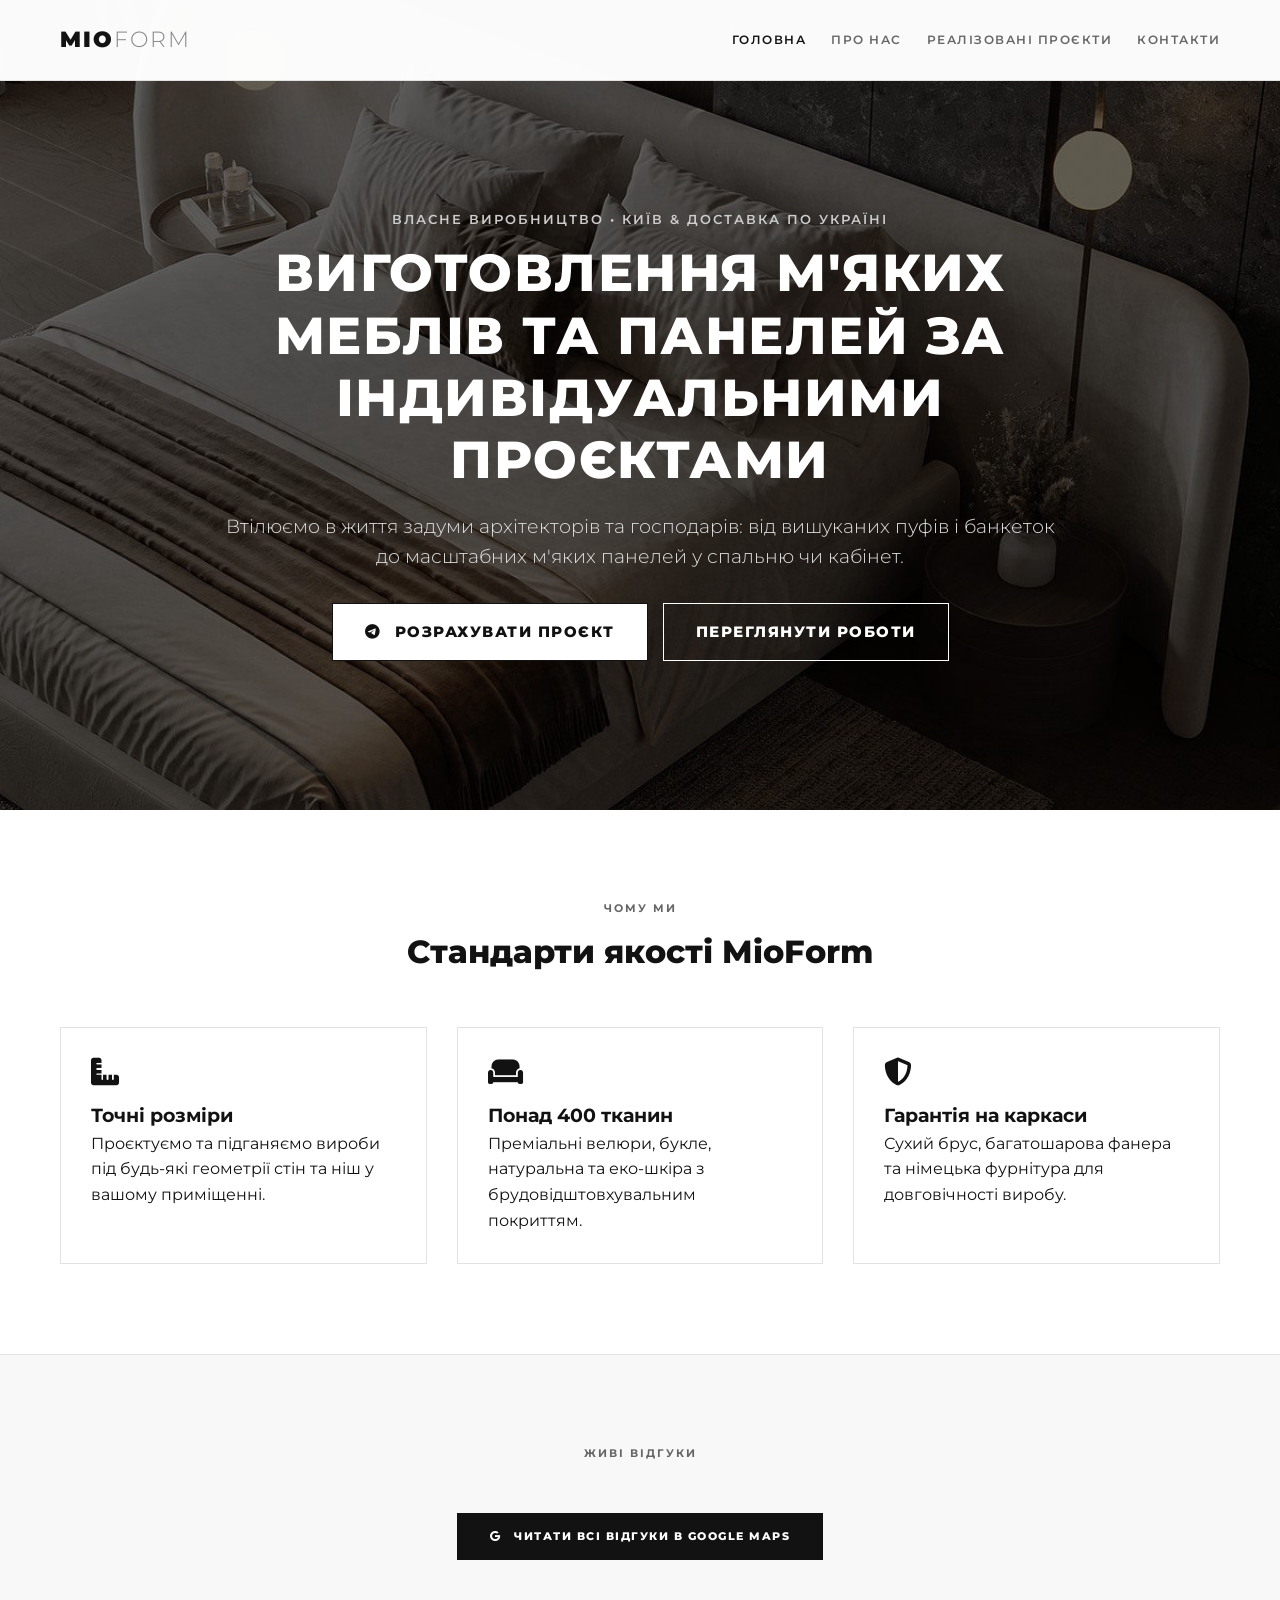
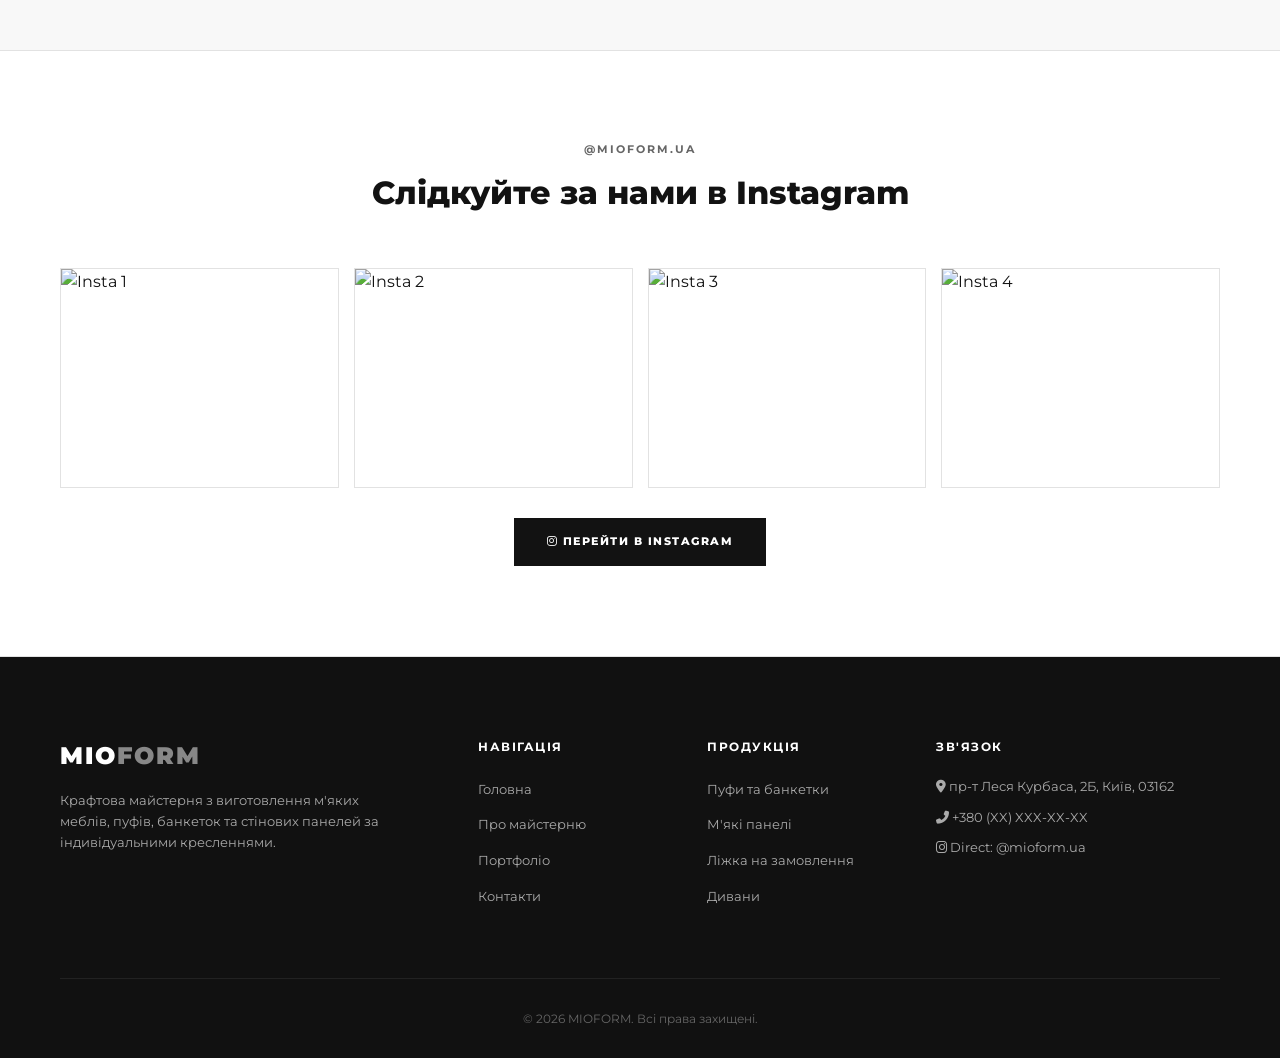
==== index.html @ b53a38ec "new" ====
<!DOCTYPE html>
<html lang="uk">
<head>
    <meta charset="UTF-8">
    <meta name="viewport" content="width=device-width, initial-scale=1.0">
    <title>MIOFORM — Авторські м'які меблі, пуфи та стінові панелі</title>
    <link href="https://fonts.googleapis.com/css2?family=Montserrat:wght@300;400;600;700;800;900&display=swap" rel="stylesheet">
    <link rel="stylesheet" href="https://cdnjs.cloudflare.com/ajax/libs/font-awesome/6.4.0/css/all.min.css">
    <link rel="stylesheet" href="style.css">
    <style>
        /* Блок першого екрана з фіксованим фоном суворо всередині себе */
        .hero-banner {
            position: relative;
            min-height: 90vh;
            display: flex;
            align-items: center;
            justify-content: center;
            text-align: center;
            color: #ffffff;
            padding: 140px 20px 80px;
            /* Фіксуємо фон тільки для цього блоку */
            background-image: linear-gradient(rgba(0, 0, 0, 0.6), rgba(0, 0, 0, 0.6)), 
                              url('images/image_main.png');
            background-attachment: fixed;
            background-position: center;
            background-repeat: no-repeat;
            background-size: cover;
        }

        .hero-content {
            max-width: 850px;
            z-index: 2;
        }

        .hero-content h1 {
            font-size: clamp(30px, 4.5vw, 52px);
            font-weight: 800;
            text-transform: uppercase;
            letter-spacing: 1.5px;
            margin-bottom: 20px;
            line-height: 1.2;
            color: #ffffff;
        }

        .hero-content p {
            font-size: clamp(15px, 1.8vw, 19px);
            color: #e0e0e0;
            margin-bottom: 30px;
            line-height: 1.6;
            font-weight: 300;
        }

        /* Біла контентна частина, яка закриває фон після скролу */
        .page-body {
            position: relative;
            z-index: 5;
            background: #ffffff;
        }
    </style>
</head>
<body>

    <!-- Header -->
    <header class="header">
        <div class="container header-container">
            <a href="index.html" class="logo">MIO<span>FORM</span></a>
            <button class="mobile-btn" onclick="toggleNav()">☰</button>
            <nav class="nav" id="nav">
                <a href="index.html" class="active">Головна</a>
                <a href="about.html">Про нас</a>
                <a href="projects.html">Реалізовані проєкти</a>
                <a href="contacts.html">Контакти</a>
            </nav>
        </div>
    </header>

    <!-- Перший блок із фоновим зображенням -->
    <section class="hero-banner">
        <div class="hero-content">
            <span class="sub" style="color: #ccc; letter-spacing: 2px; text-transform: uppercase; font-weight: 600; font-size: 13px; display: block; margin-bottom: 12px;">
                Власне виробництво • Київ & Доставка по Україні
            </span>
            <h1>Виготовлення м'яких меблів та панелей за індивідуальними проєктами</h1>
            <p>Втілюємо в життя задуми архітекторів та господарів: від вишуканих пуфів і банкеток до масштабних м'яких панелей у спальню чи кабінет.</p>
            
            <div style="display: flex; gap: 15px; justify-content: center; flex-wrap: wrap;">
                <a href="https://t.me" target="_blank" class="btn btn-dark" style="font-size: 15px; padding: 16px 32px; background: #ffffff; color: #111111;">
                    <i class="fab fa-telegram-plane" style="margin-right: 8px;"></i> Розрахувати проєкт
                </a>
                <a href="projects.html" class="btn btn-out" style="font-size: 15px; padding: 16px 32px; border-color: #ffffff; color: #ffffff;">
                    Переглянути роботи
                </a>
            </div>
        </div>
    </section>

    <!-- Основна біла частина сторінки (Переваги, Відгуки, Футер) -->
    <div class="page-body">

        <!-- Переваги -->
        <section class="section">
            <div class="container">
                <div class="sec-head">
                    <span class="sub">Чому ми</span>
                    <h2>Стандарти якості MioForm</h2>
                </div>
                <div class="grid-3">
                    <div class="cat-card" style="padding: 30px;">
                        <i class="fas fa-ruler-combined" style="font-size: 28px; margin-bottom: 15px; color: var(--text-dark);"></i>
                        <h3>Точні розміри</h3>
                        <p>Проєктуємо та підганяємо вироби під будь-які геометрії стін та ніш у вашому приміщенні.</p>
                    </div>
                    <div class="cat-card" style="padding: 30px;">
                        <i class="fas fa-couch" style="font-size: 28px; margin-bottom: 15px; color: var(--text-dark);"></i>
                        <h3>Понад 400 тканин</h3>
                        <p>Преміальні велюри, букле, натуральна та еко-шкіра з брудовідштовхувальним покриттям.</p>
                    </div>
                    <div class="cat-card" style="padding: 30px;">
                        <i class="fas fa-shield-alt" style="font-size: 28px; margin-bottom: 15px; color: var(--text-dark);"></i>
                        <h3>Гарантія на каркаси</h3>
                        <p>Сухий брус, багатошарова фанера та німецька фурнітура для довговічності виробу.</p>
                    </div>
                </div>
            </div>
        </section>

        <!-- Google Відгуки (Elfsight) -->
        <section class="section" style="background: var(--bg-alt);">
            <div class="container">
                <div class="sec-head">
                    <span class="sub">Живі відгуки</span>
                </div>

                <!-- Ваш віджет Elfsight -->
                <script src="https://elfsightcdn.com/platform.js" async></script>
                <div class="elfsight-app-b3c6b068-cf2d-484c-863d-5ba8c4c22e93" data-elfsight-app-lazy></div>

                <div style="text-align: center; margin-top: 40px;">
                    <a href="https://share.google/SKDwVASkI9eC6S19g" target="_blank" class="btn btn-dark">
                        <i class="fab fa-google" style="margin-right: 8px;"></i> Читати всі відгуки в Google Maps
                    </a>
                </div>
            </div>
        </section>

        <!-- Instagram -->
        <section class="section">
            <div class="container">
                <div class="sec-head">
                    <span class="sub">@mioform.ua</span>
                    <h2>Слідкуйте за нами в Instagram</h2>
                </div>
                <div class="insta-grid">
                    <div class="insta-item"><img src="https://images.unsplash.com/photo-1555041469-a586c61ea9bc?auto=format&fit=crop&w=500&q=80" alt="Insta 1"></div>
                    <div class="insta-item"><img src="https://images.unsplash.com/photo-1586023492125-27b2c045efd7?auto=format&fit=crop&w=500&q=80" alt="Insta 2"></div>
                    <div class="insta-item"><img src="https://images.unsplash.com/photo-1567538096630-e0c55bd6374c?auto=format&fit=crop&w=500&q=80" alt="Insta 3"></div>
                    <div class="insta-item"><img src="https://images.unsplash.com/photo-1600585154340-be6161a56a0c?auto=format&fit=crop&w=500&q=80" alt="Insta 4"></div>
                </div>
                <div style="text-align: center; margin-top: 30px;">
                    <a href="https://www.instagram.com/master.puf/" target="_blank" class="btn btn-dark"><i class="fab fa-instagram"></i> Перейти в Instagram</a>
                </div>
            </div>
        </section>

        <!-- Footer -->
        <footer class="footer-main">
            <div class="container">
                <div class="footer-grid">

                    <div>
                        <a href="index.html" class="footer-logo">MIO<span>FORM</span></a>
                        <p class="footer-desc">Крафтова майстерня з виготовлення м'яких меблів, пуфів, банкеток та стінових панелей за індивідуальними кресленнями.</p>
                    </div>

                    <div class="footer-col">
                        <h4>Навігація</h4>
                        <ul class="footer-links">
                            <li><a href="index.html">Головна</a></li>
                            <li><a href="about.html">Про майстерню</a></li>
                            <li><a href="projects.html">Портфоліо</a></li>
                            <li><a href="contacts.html">Контакти</a></li>
                        </ul>
                    </div>

                    <div class="footer-col">
                        <h4>Продукція</h4>
                        <ul class="footer-links">
                            <li><a href="projects.html">Пуфи та банкетки</a></li>
                            <li><a href="projects.html">М'які панелі</a></li>
                            <li><a href="projects.html">Ліжка на замовлення</a></li>
                            <li><a href="projects.html">Дивани</a></li>
                        </ul>
                    </div>

                    <div class="footer-col footer-contacts">
                        <h4>Зв'язок</h4>
                        <p><i class="fas fa-map-marker-alt"></i> пр-т Леся Курбаса, 2Б, Київ, 03162</p>
                        <p><i class="fas fa-phone-alt"></i> +380 (XX) XXX-XX-XX</p>
                        <p><i class="fab fa-instagram"></i> Direct: @mioform.ua</p>
                    </div>

                </div>

                <div class="footer-bottom">
                    <p>&copy; 2026 MIOFORM. Всі права захищені.</p>
                </div>
            </div>
        </footer>

    </div>

    <script>
        function toggleNav(){
            document.getElementById('nav').classList.toggle('active');
        }
    </script>
</body>
</html>
---- style.css ----
:root {
    --bg-light: #ffffff;
    --bg-alt: #f8f8f8;
    --text-dark: #121212;
    --text-muted: #666666;
    --border-color: #e2e2e2;
    --accent: #111111;
    --font: 'Montserrat', sans-serif;
}

/* Base Reset & Box Sizing */
* {
    margin: 0;
    padding: 0;
    box-sizing: border-box;
}

html, body {
    width: 100%;
    overflow-x: hidden;
    font-family: var(--font);
    color: var(--text-dark);
    background: var(--bg-light);
    line-height: 1.6;
}

img {
    max-width: 100%;
    height: auto;
    display: block;
}

.container {
    max-width: 1200px;
    margin: 0 auto;
    padding: 0 20px;
    width: 100%;
}

/* Header & Nav */
.header {
    position: fixed;
    top: 0;
    left: 0;
    width: 100%;
    z-index: 1000;
    background: rgba(255, 255, 255, 0.98);
    border-bottom: 1px solid var(--border-color);
}

.header-container {
    display: flex;
    justify-content: space-between;
    align-items: center;
    height: 80px;
}

.logo {
    font-size: 22px;
    font-weight: 900;
    letter-spacing: 2px;
    text-decoration: none;
    color: var(--text-dark);
}

.logo span {
    color: #888;
    font-weight: 300;
}

.nav {
    display: flex;
    align-items: center;
}

.nav a {
    margin-left: 25px;
    text-decoration: none;
    color: var(--text-muted);
    font-size: 12px;
    font-weight: 600;
    text-transform: uppercase;
    letter-spacing: 1.5px;
    transition: 0.3s;
}

.nav a:hover, .nav a.active {
    color: var(--text-dark);
}

.mobile-btn {
    display: none;
    background: none;
    border: none;
    font-size: 22px;
    cursor: pointer;
}

/* UI Elements & Typography */
.sub {
    font-size: 11px;
    font-weight: 700;
    color: var(--text-muted);
    text-transform: uppercase;
    letter-spacing: 2px;
    display: block;
    margin-bottom: 8px;
}

.btn {
    display: inline-block;
    padding: 14px 32px;
    font-size: 11px;
    font-weight: 800;
    text-transform: uppercase;
    letter-spacing: 1.5px;
    text-decoration: none;
    border: 1px solid var(--text-dark);
    transition: 0.3s;
    cursor: pointer;
    text-align: center;
}

.btn-dark {
    background: var(--text-dark);
    color: #fff;
}

.btn-dark:hover {
    background: #333;
}

.btn-out {
    color: var(--text-dark);
    background: transparent;
}

.btn-out:hover {
    background: var(--text-dark);
    color: #fff;
}

/* Layout Sections */
.section {
    padding: 90px 0;
    border-bottom: 1px solid var(--border-color);
}

.sec-head {
    margin-bottom: 50px;
    text-align: center;
}

.sec-head h2 {
    font-size: 32px;
    font-weight: 800;
}

/* Grid Layouts */
.grid-2 {
    display: grid;
    grid-template-columns: repeat(2, 1fr);
    gap: 40px;
    align-items: center;
}

.grid-3 {
    display: grid;
    grid-template-columns: repeat(3, 1fr);
    gap: 30px;
}

.grid-4 {
    display: grid;
    grid-template-columns: repeat(4, 1fr);
    gap: 20px;
}

/* Hero Section */
.hero {
    padding: 180px 0 100px;
    background: radial-gradient(circle at 50% 0%, #fff, var(--bg-alt));
    text-align: center;
}

.hero h1 {
    font-size: 46px;
    font-weight: 900;
    line-height: 1.15;
    margin: 15px auto 25px;
    max-width: 900px;
}

.hero p {
    font-size: 16px;
    color: var(--text-muted);
    margin: 0 auto 35px;
    max-width: 700px;
}

/* Cards & Content Blocks */
.cat-card {
    border: 1px solid var(--border-color);
    background: #fff;
    transition: 0.3s;
    overflow: hidden;
    display: flex;
    flex-direction: column;
}

.cat-card:hover {
    transform: translateY(-5px);
    border-color: var(--text-dark);
}

.cat-img {
    width: 100%;
    height: 260px;
    object-fit: cover;
}

.cat-body {
    padding: 25px;
    display: flex;
    flex-direction: column;
    flex-grow: 1;
    justify-content: space-between;
}

.cat-body h3 {
    font-size: 20px;
    margin-bottom: 10px;
}

.cat-body p {
    font-size: 13px;
    color: var(--text-muted);
    margin-bottom: 20px;
}

/* Reviews */
.review-card {
    background: #fff;
    border: 1px solid var(--border-color);
    padding: 30px;
    display: flex;
    flex-direction: column;
    justify-content: space-between;
}

.review-stars {
    color: #f39c12;
    margin-bottom: 15px;
    font-size: 14px;
}

.review-text {
    font-size: 14px;
    color: var(--text-dark);
    font-style: italic;
    margin-bottom: 20px;
}

.review-author {
    display: flex;
    align-items: center;
    gap: 12px;
}

.author-avatar {
    width: 44px;
    height: 44px;
    border-radius: 50%;
    object-fit: cover;
}

.author-info h4 {
    font-size: 14px;
    font-weight: 700;
}

.author-info span {
    font-size: 11px;
    color: var(--text-muted);
}

/* Instagram Grid */
.insta-grid {
    display: grid;
    grid-template-columns: repeat(4, 1fr);
    gap: 15px;
}

.insta-item {
    position: relative;
    height: 220px;
    overflow: hidden;
    border: 1px solid var(--border-color);
}

.insta-item img {
    width: 100%;
    height: 100%;
    object-fit: cover;
    transition: 0.4s;
}

.insta-item:hover img {
    transform: scale(1.08);
}

/* Footer */
.footer-main {
    background: #111111;
    color: #ffffff;
    padding: 80px 0 30px;
}

.footer-grid {
    display: grid;
    grid-template-columns: 2fr 1fr 1fr 1.5fr;
    gap: 40px;
    margin-bottom: 60px;
}

.footer-logo {
    font-size: 24px;
    font-weight: 900;
    color: #fff;
    text-decoration: none;
    letter-spacing: 2px;
}

.footer-logo span {
    color: #888;
}

.footer-desc {
    color: #aaa;
    font-size: 13px;
    margin-top: 15px;
    max-width: 320px;
}

.footer-col h4 {
    font-size: 12px;
    font-weight: 700;
    text-transform: uppercase;
    letter-spacing: 1.5px;
    margin-bottom: 20px;
    color: #fff;
}

.footer-links {
    list-style: none;
}

.footer-links li {
    margin-bottom: 10px;
}

.footer-links a {
    color: #aaa;
    text-decoration: none;
    font-size: 13px;
    transition: 0.3s;
}

.footer-links a:hover {
    color: #fff;
}

.footer-contacts p {
    color: #aaa;
    font-size: 13px;
    margin-bottom: 10px;
}

.footer-bottom {
    border-top: 1px solid #222;
    padding-top: 30px;
    text-align: center;
    color: #666;
    font-size: 12px;
}

/* Media Queries / Responsive Fixes */
@media (max-width: 992px) {
    .grid-3 {
        grid-template-columns: repeat(2, 1fr);
    }
    .insta-grid {
        grid-template-columns: repeat(2, 1fr);
    }
    .footer-grid {
        grid-template-columns: repeat(2, 1fr);
    }
}

@media (max-width: 768px) {
    .hero h1 {
        font-size: 28px;
    }
    .grid-2, .grid-3, .grid-4 {
        grid-template-columns: 1fr;
    }
    .footer-grid {
        grid-template-columns: 1fr;
    }
    .nav {
        display: none;
        position: absolute;
        top: 80px;
        left: 0;
        width: 100%;
        background: #fff;
        padding: 20px;
        flex-direction: column;
        align-items: flex-start;
        border-bottom: 1px solid var(--border-color);
        box-shadow: 0 10px 15px rgba(0,0,0,0.05);
    }
    .nav.active {
        display: flex;
    }
    .nav a {
        margin: 10px 0;
    }
    .mobile-btn {
        display: block;
    }
}
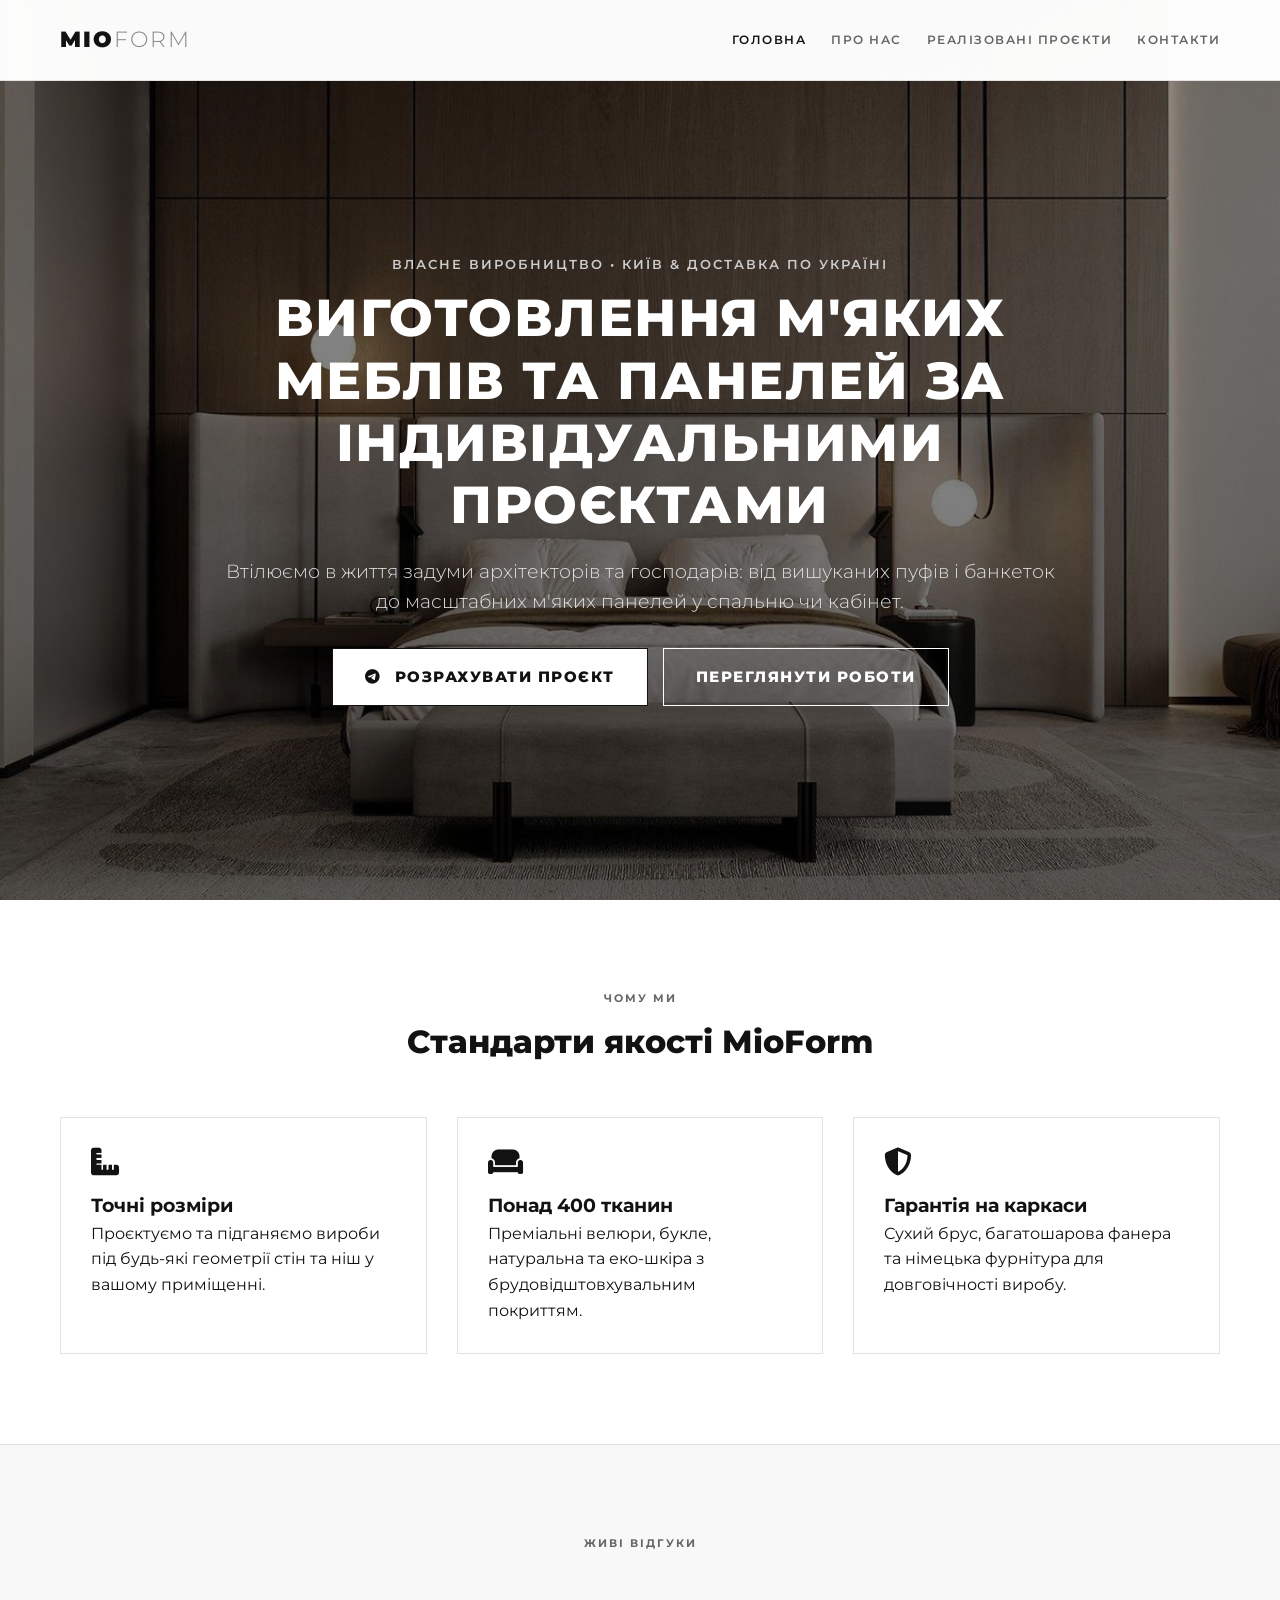
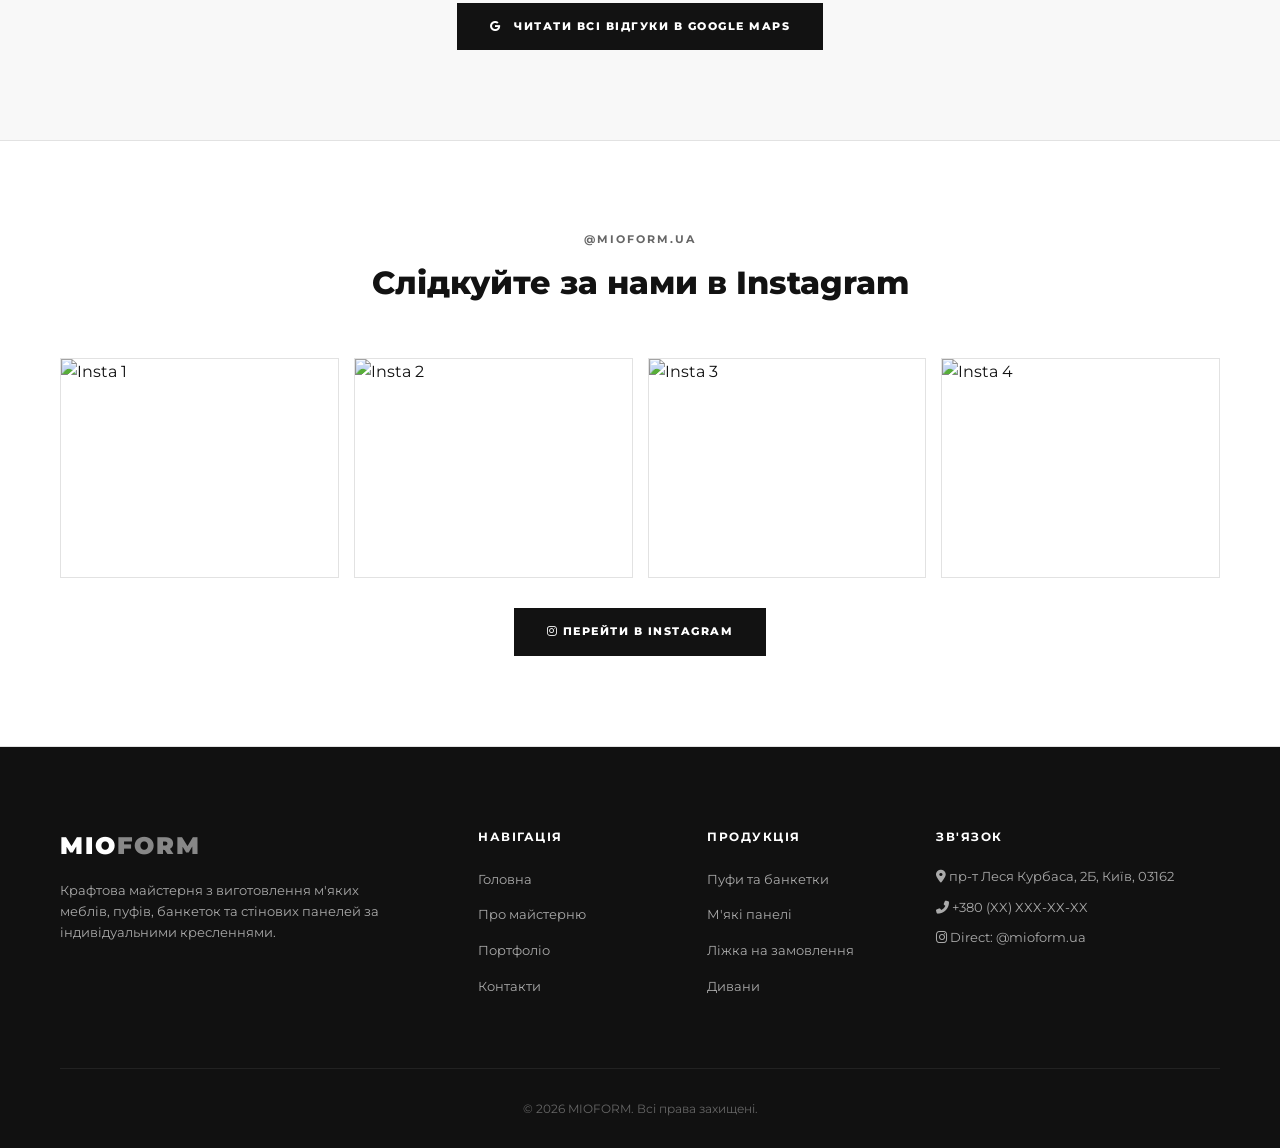
==== commit 06f6f2e3: "new" ====
--- a/index.html
+++ b/index.html
@@ -10,22 +10,23 @@
     <style>
         /* Блок першого екрана з фіксованим фоном суворо всередині себе */
         .hero-banner {
-            position: relative;
-            min-height: 90vh;
-            display: flex;
-            align-items: center;
-            justify-content: center;
-            text-align: center;
-            color: #ffffff;
-            padding: 140px 20px 80px;
-            /* Фіксуємо фон тільки для цього блоку */
-            background-image: linear-gradient(rgba(0, 0, 0, 0.6), rgba(0, 0, 0, 0.6)), 
-                              url('images/image_main.png');
-            background-attachment: fixed;
-            background-position: center;
-            background-repeat: no-repeat;
-            background-size: cover;
-        }
+    position: relative;
+    min-height: 100vh; /* Збільшуємо висоту на весь екран, щоб вмістилося ліжко */
+    display: flex;
+    align-items: center;
+    justify-content: center;
+    text-align: center;
+    color: #ffffff;
+    padding: 120px 20px 60px;
+    
+    background-image: linear-gradient(rgba(0, 0, 0, 0.45), rgba(0, 0, 0, 0.55)), 
+                      url('images/image_main2.png');
+    background-attachment: fixed;
+    /* Зсуваємо фотографію так, щоб показати її нижню частину */
+    background-position: center 80%; 
+    background-repeat: no-repeat;
+    background-size: cover;
+}
 
         .hero-content {
             max-width: 850px;
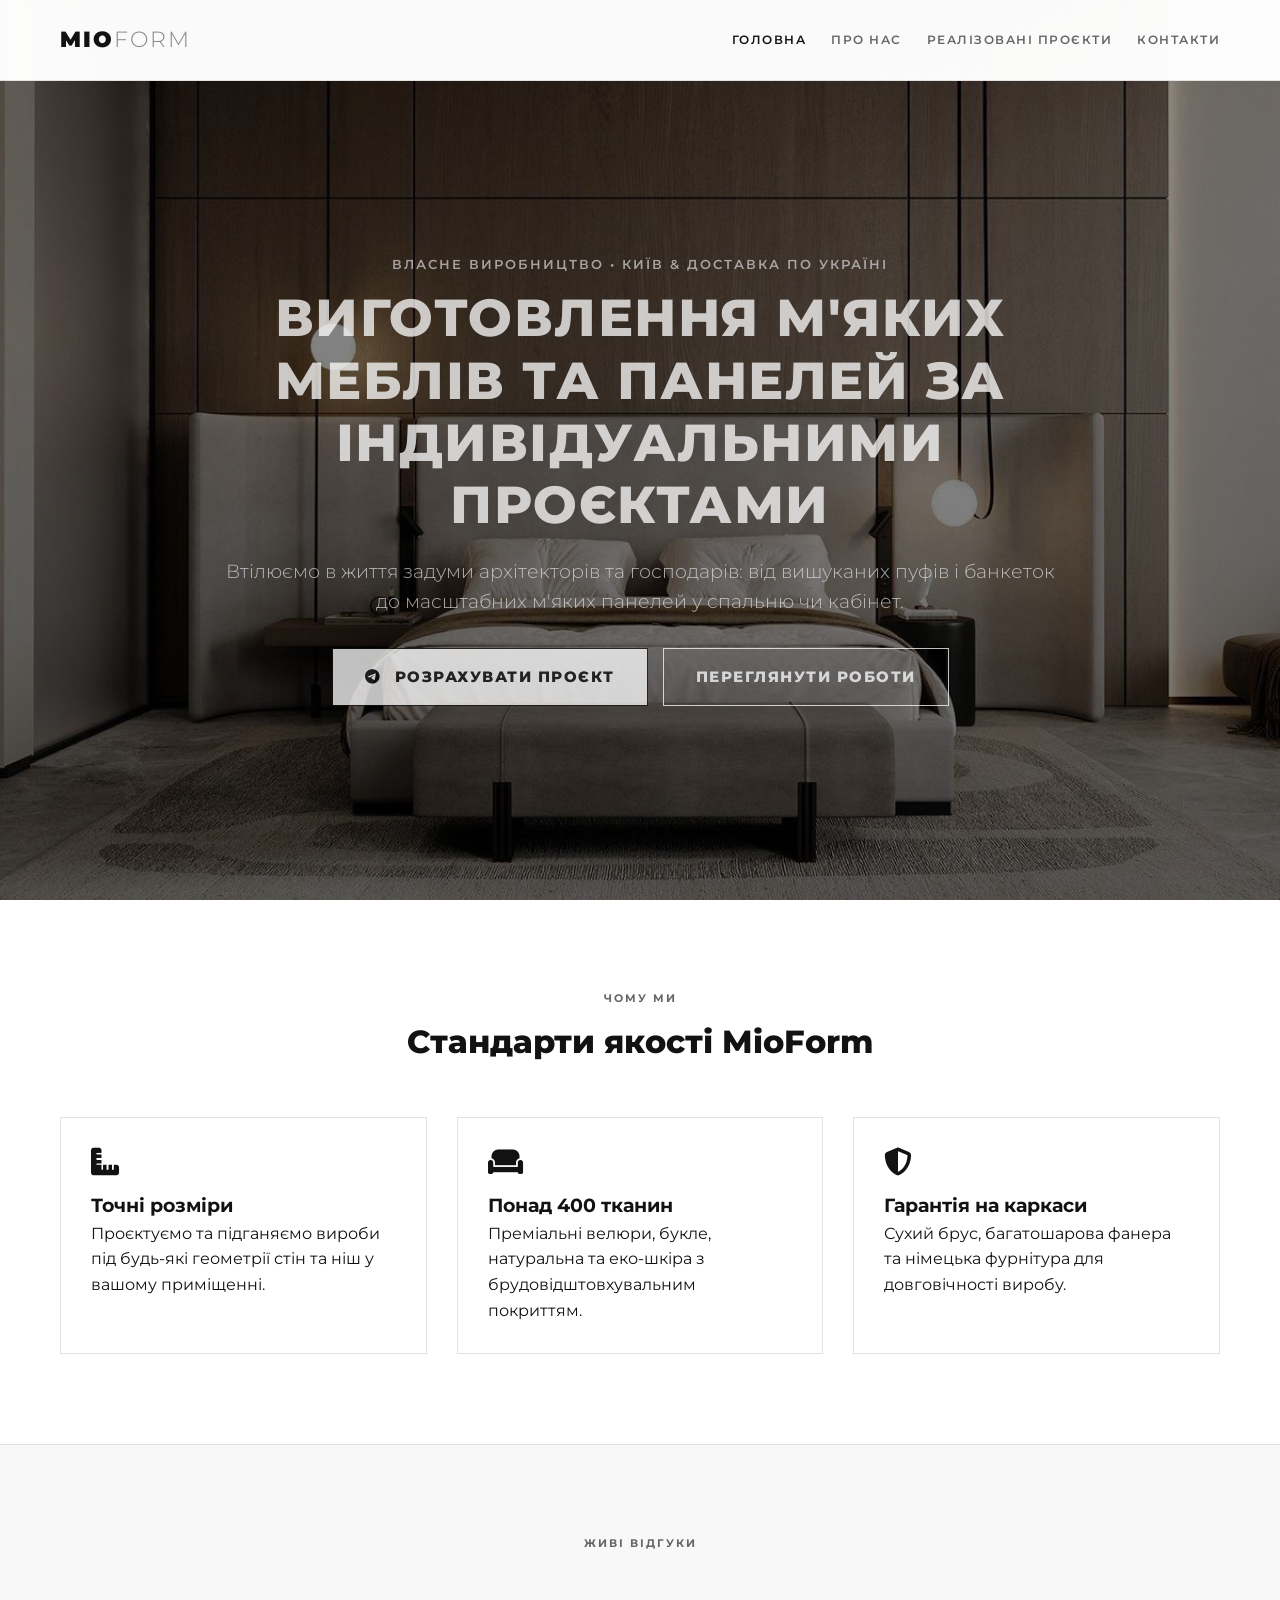
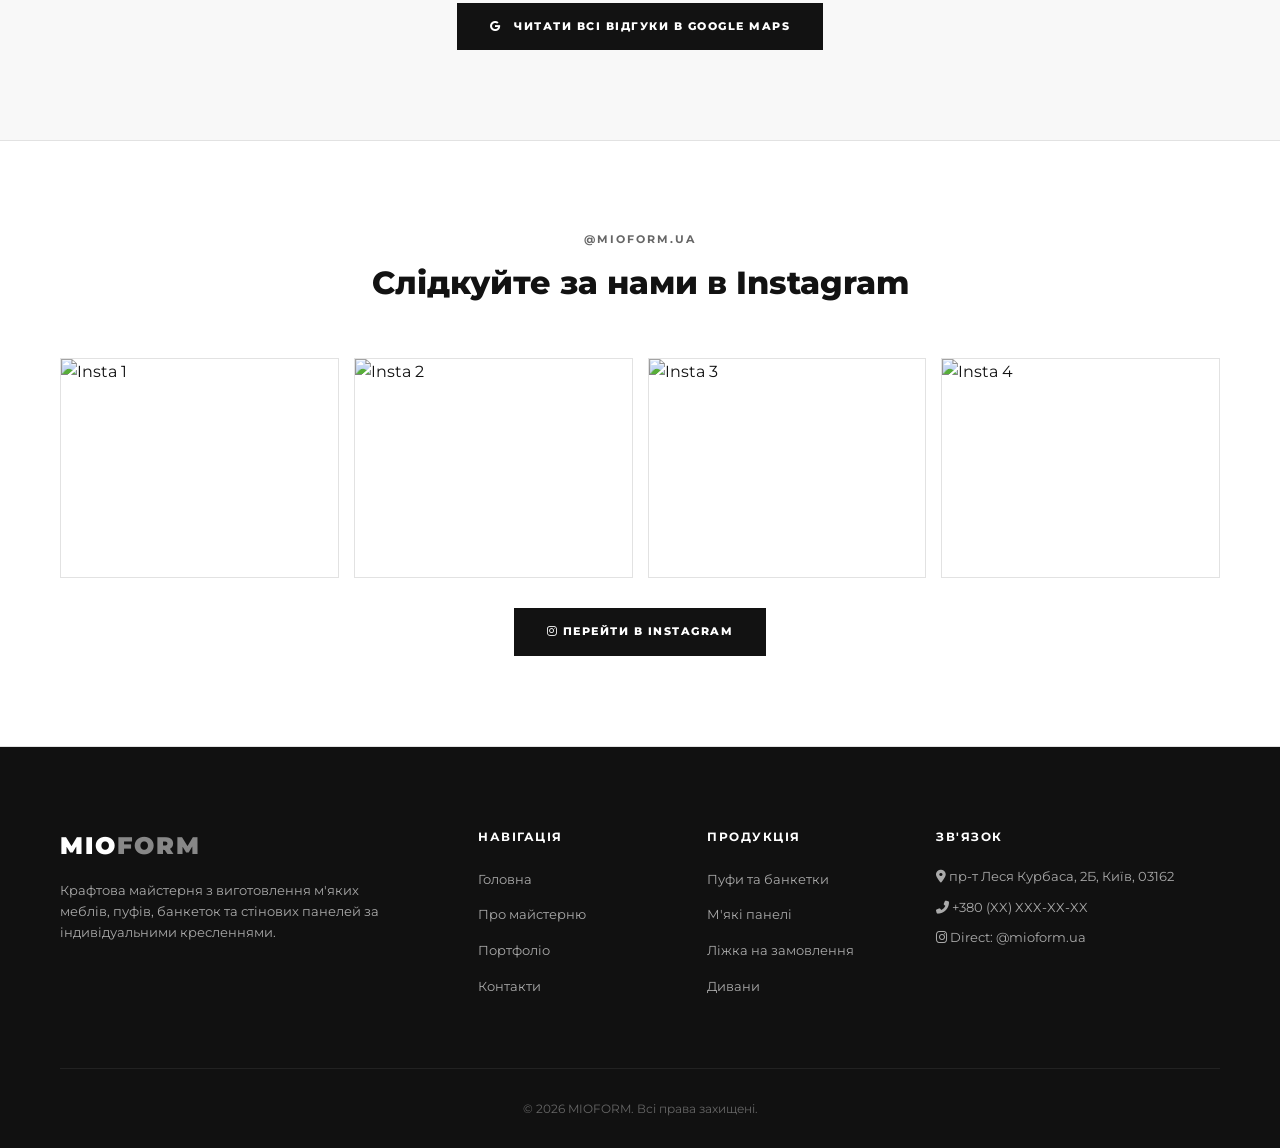
==== commit 56ad153e: "new" ====
--- a/index.html
+++ b/index.html
@@ -77,22 +77,22 @@
 
     <!-- Перший блок із фоновим зображенням -->
     <section class="hero-banner">
-        <div class="hero-content">
-            <span class="sub" style="color: #ccc; letter-spacing: 2px; text-transform: uppercase; font-weight: 600; font-size: 13px; display: block; margin-bottom: 12px;">
-                Власне виробництво • Київ & Доставка по Україні
-            </span>
-            <h1>Виготовлення м'яких меблів та панелей за індивідуальними проєктами</h1>
-            <p>Втілюємо в життя задуми архітекторів та господарів: від вишуканих пуфів і банкеток до масштабних м'яких панелей у спальню чи кабінет.</p>
-            
-            <div style="display: flex; gap: 15px; justify-content: center; flex-wrap: wrap;">
-                <a href="https://t.me" target="_blank" class="btn btn-dark" style="font-size: 15px; padding: 16px 32px; background: #ffffff; color: #111111;">
-                    <i class="fab fa-telegram-plane" style="margin-right: 8px;"></i> Розрахувати проєкт
-                </a>
-                <a href="projects.html" class="btn btn-out" style="font-size: 15px; padding: 16px 32px; border-color: #ffffff; color: #ffffff;">
-                    Переглянути роботи
-                </a>
-            </div>
-        </div>
+        <div class="hero-content" style="opacity: 0.75;">
+    <span class="sub" style="color: #ccc; letter-spacing: 2px; text-transform: uppercase; font-weight: 600; font-size: 13px; display: block; margin-bottom: 12px;">
+        Власне виробництво • Київ & Доставка по Україні
+    </span>
+    <h1>Виготовлення м'яких меблів та панелей за індивідуальними проєктами</h1>
+    <p>Втілюємо в життя задуми архітекторів та господарів: від вишуканих пуфів і банкеток до масштабних м'яких панелей у спальню чи кабінет.</p>
+    
+    <div style="display: flex; gap: 15px; justify-content: center; flex-wrap: wrap;">
+        <a href="https://t.me" target="_blank" class="btn btn-dark" style="font-size: 15px; padding: 16px 32px; background: #ffffff; color: #111111;">
+            <i class="fab fa-telegram-plane" style="margin-right: 8px;"></i> Розрахувати проєкт
+        </a>
+        <a href="projects.html" class="btn btn-out" style="font-size: 15px; padding: 16px 32px; border-color: #ffffff; color: #ffffff;">
+            Переглянути роботи
+        </a>
+    </div>
+</div>
     </section>
 
     <!-- Основна біла частина сторінки (Переваги, Відгуки, Футер) -->
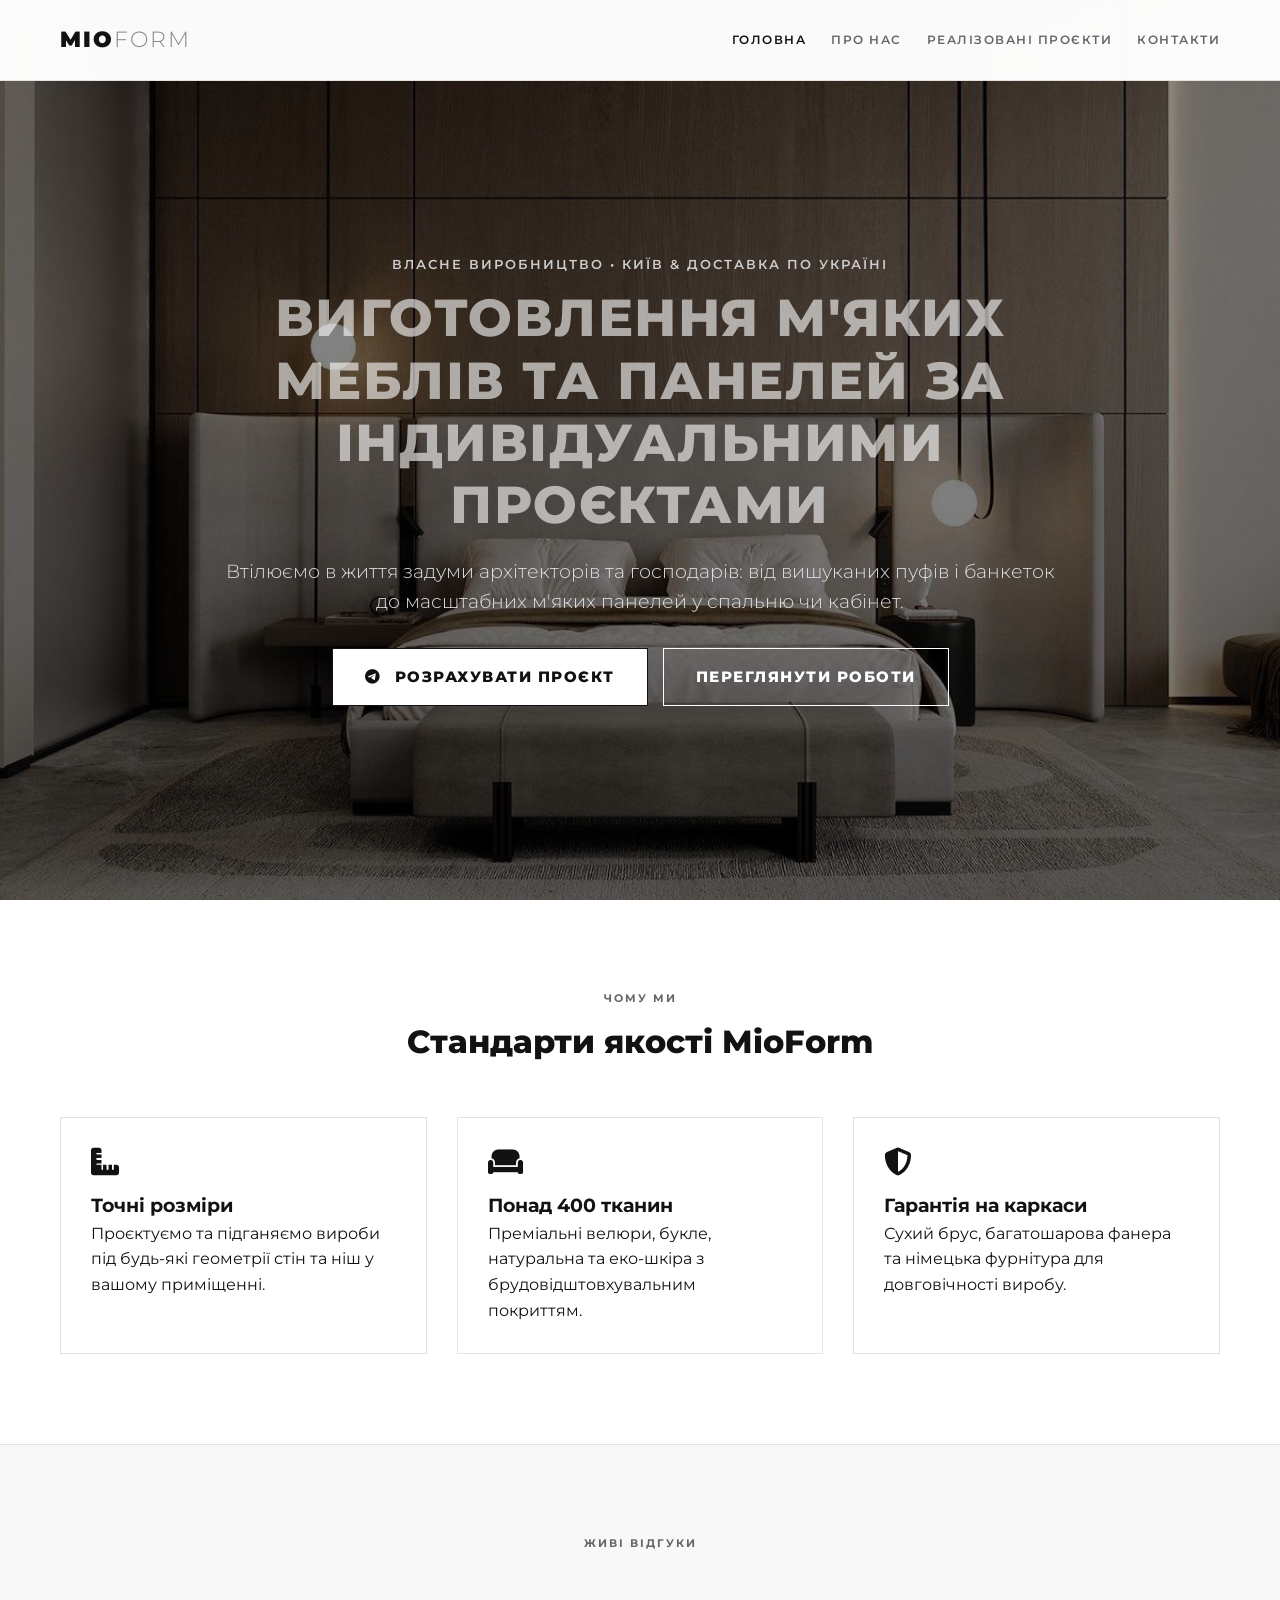
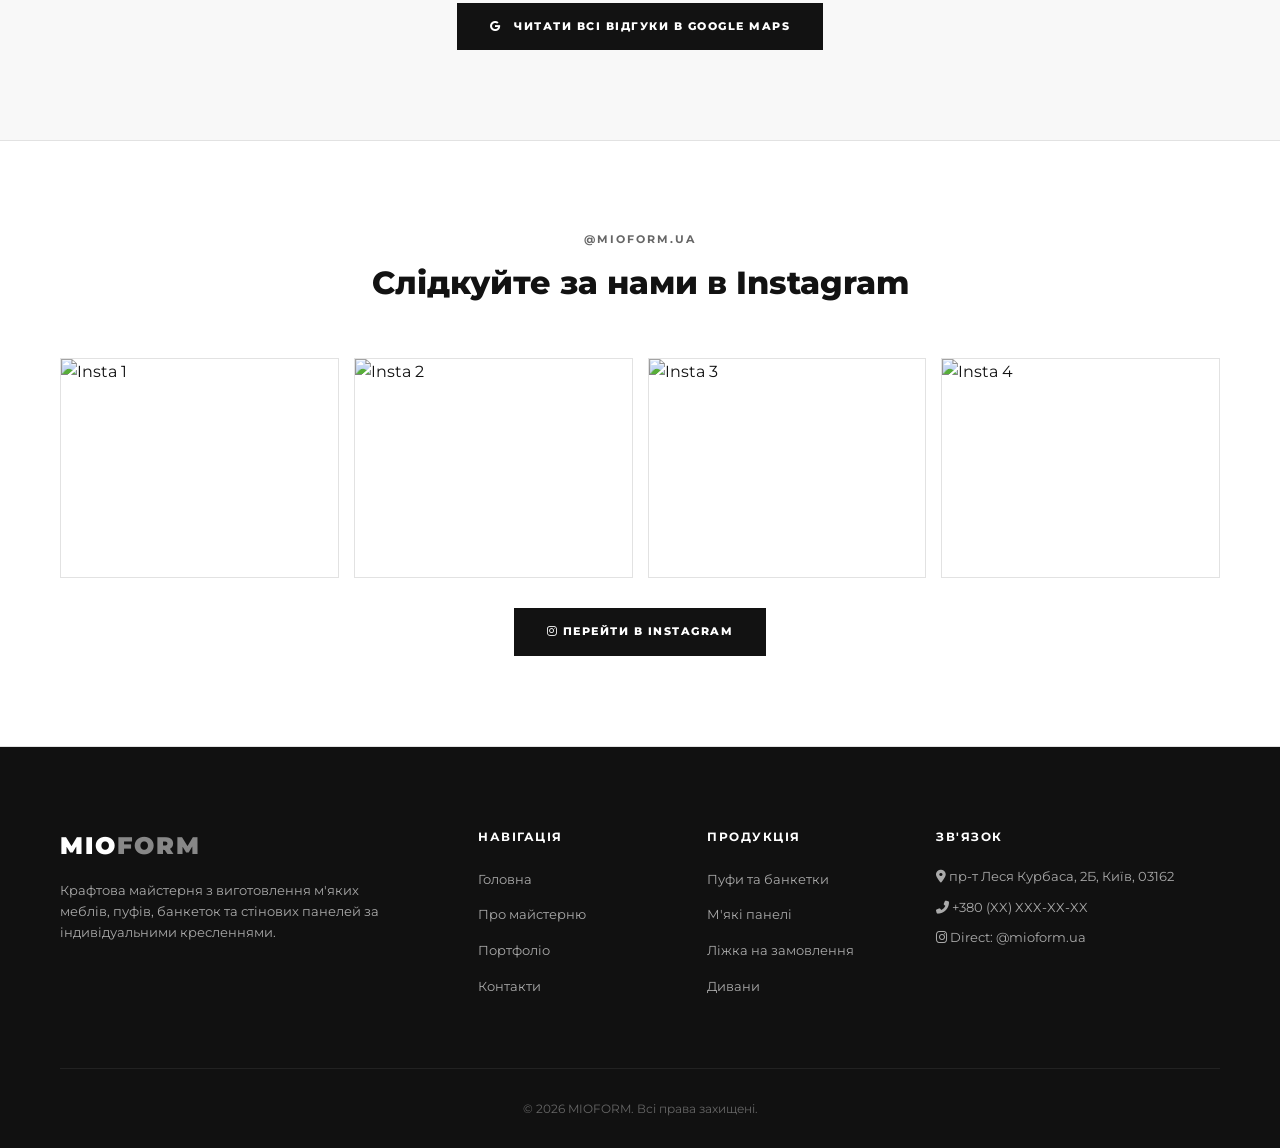
==== commit 7320e087: "new" ====
--- a/index.html
+++ b/index.html
@@ -77,11 +77,11 @@
 
     <!-- Перший блок із фоновим зображенням -->
     <section class="hero-banner">
-        <div class="hero-content" style="opacity: 0.75;">
+        <div class="hero-content">
     <span class="sub" style="color: #ccc; letter-spacing: 2px; text-transform: uppercase; font-weight: 600; font-size: 13px; display: block; margin-bottom: 12px;">
         Власне виробництво • Київ & Доставка по Україні
     </span>
-    <h1>Виготовлення м'яких меблів та панелей за індивідуальними проєктами</h1>
+    <h1 style = "opacity: 0.6;">Виготовлення м'яких меблів та панелей за індивідуальними проєктами</h1>
     <p>Втілюємо в життя задуми архітекторів та господарів: від вишуканих пуфів і банкеток до масштабних м'яких панелей у спальню чи кабінет.</p>
     
     <div style="display: flex; gap: 15px; justify-content: center; flex-wrap: wrap;">
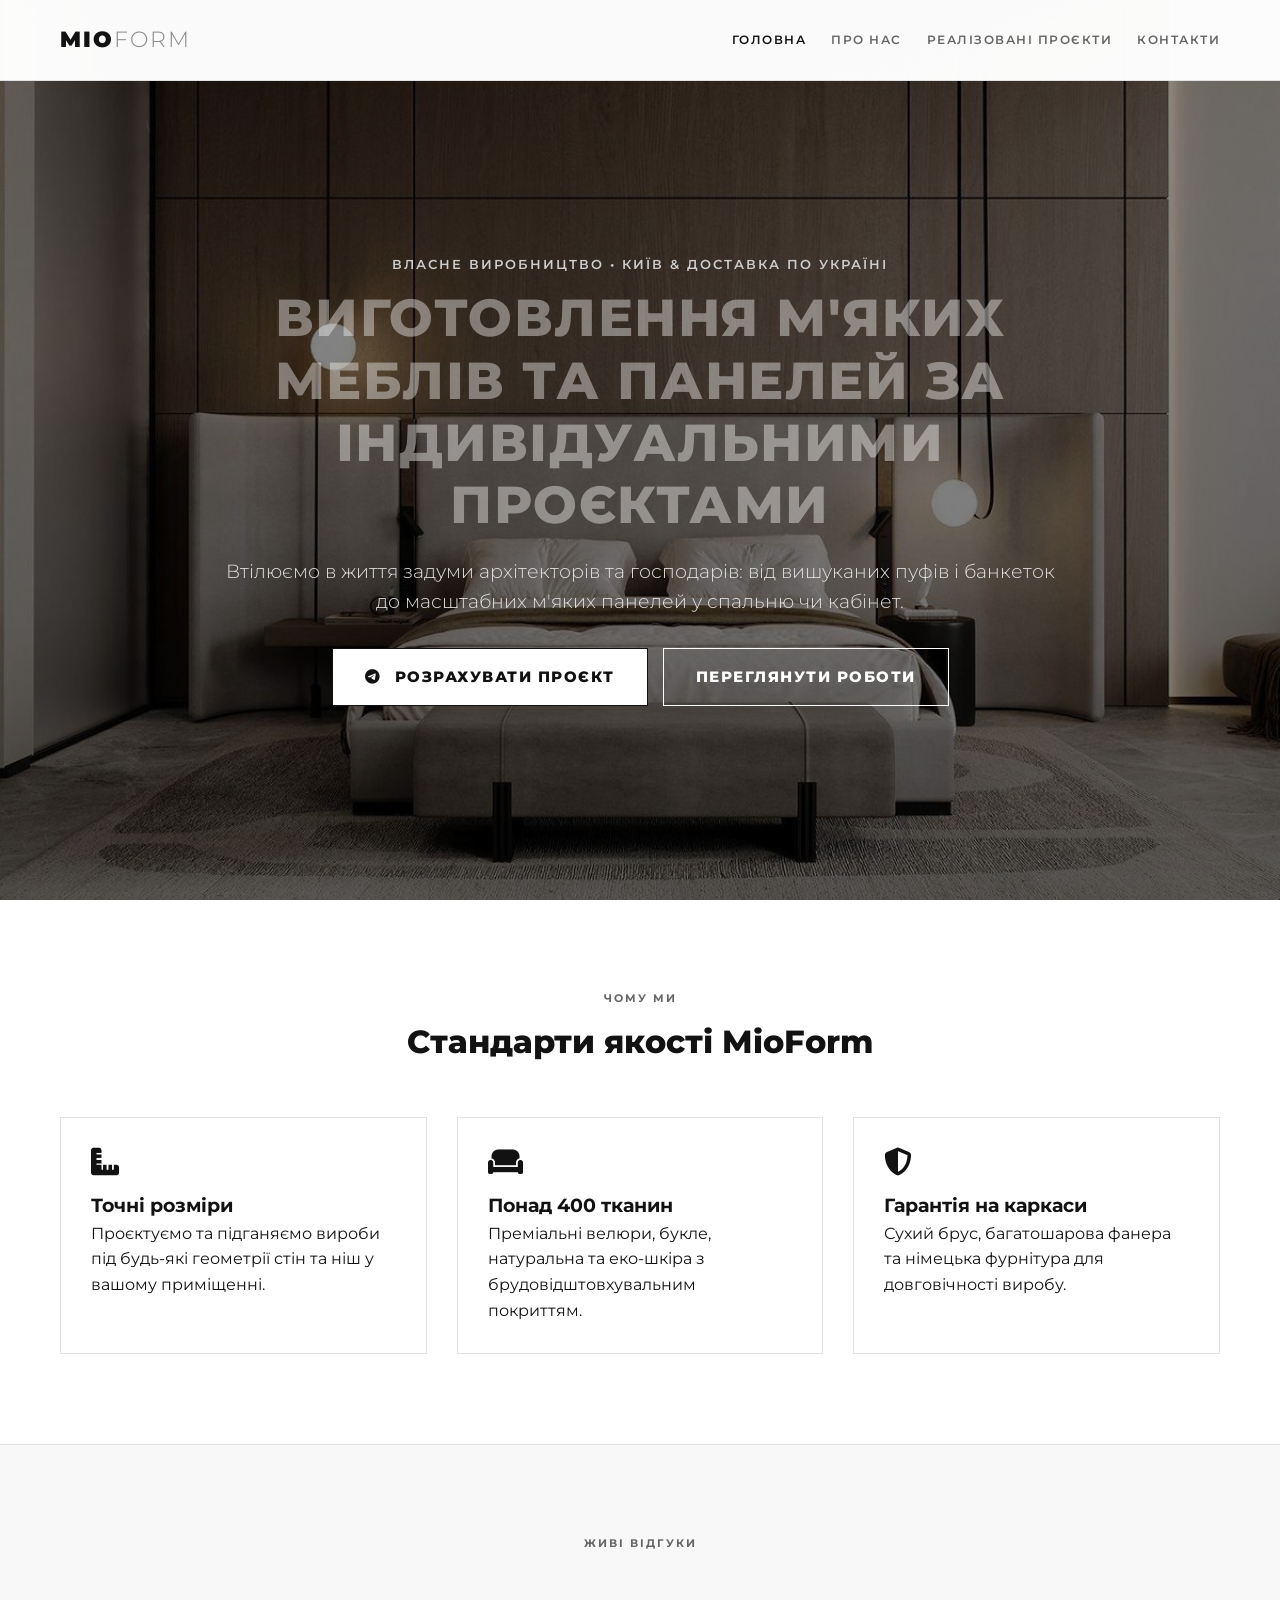
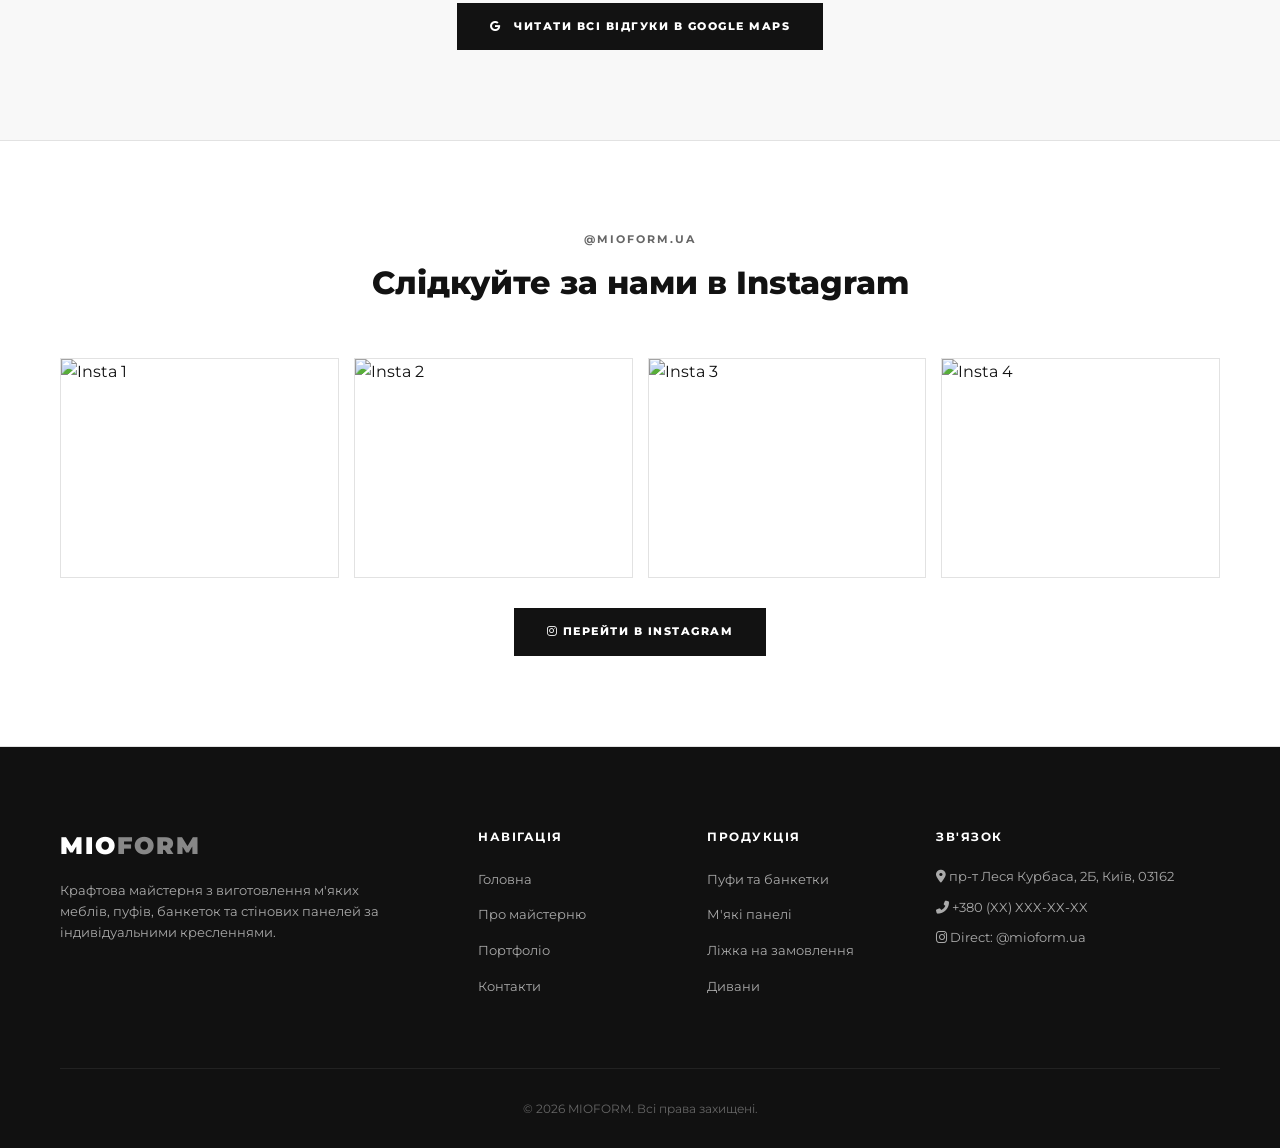
==== commit f3223df4: "new" ====
--- a/index.html
+++ b/index.html
@@ -81,7 +81,7 @@
     <span class="sub" style="color: #ccc; letter-spacing: 2px; text-transform: uppercase; font-weight: 600; font-size: 13px; display: block; margin-bottom: 12px;">
         Власне виробництво • Київ & Доставка по Україні
     </span>
-    <h1 style = "opacity: 0.6;">Виготовлення м'яких меблів та панелей за індивідуальними проєктами</h1>
+    <h1 style = "opacity: 0.4;">Виготовлення м'яких меблів та панелей за індивідуальними проєктами</h1>
     <p>Втілюємо в життя задуми архітекторів та господарів: від вишуканих пуфів і банкеток до масштабних м'яких панелей у спальню чи кабінет.</p>
     
     <div style="display: flex; gap: 15px; justify-content: center; flex-wrap: wrap;">
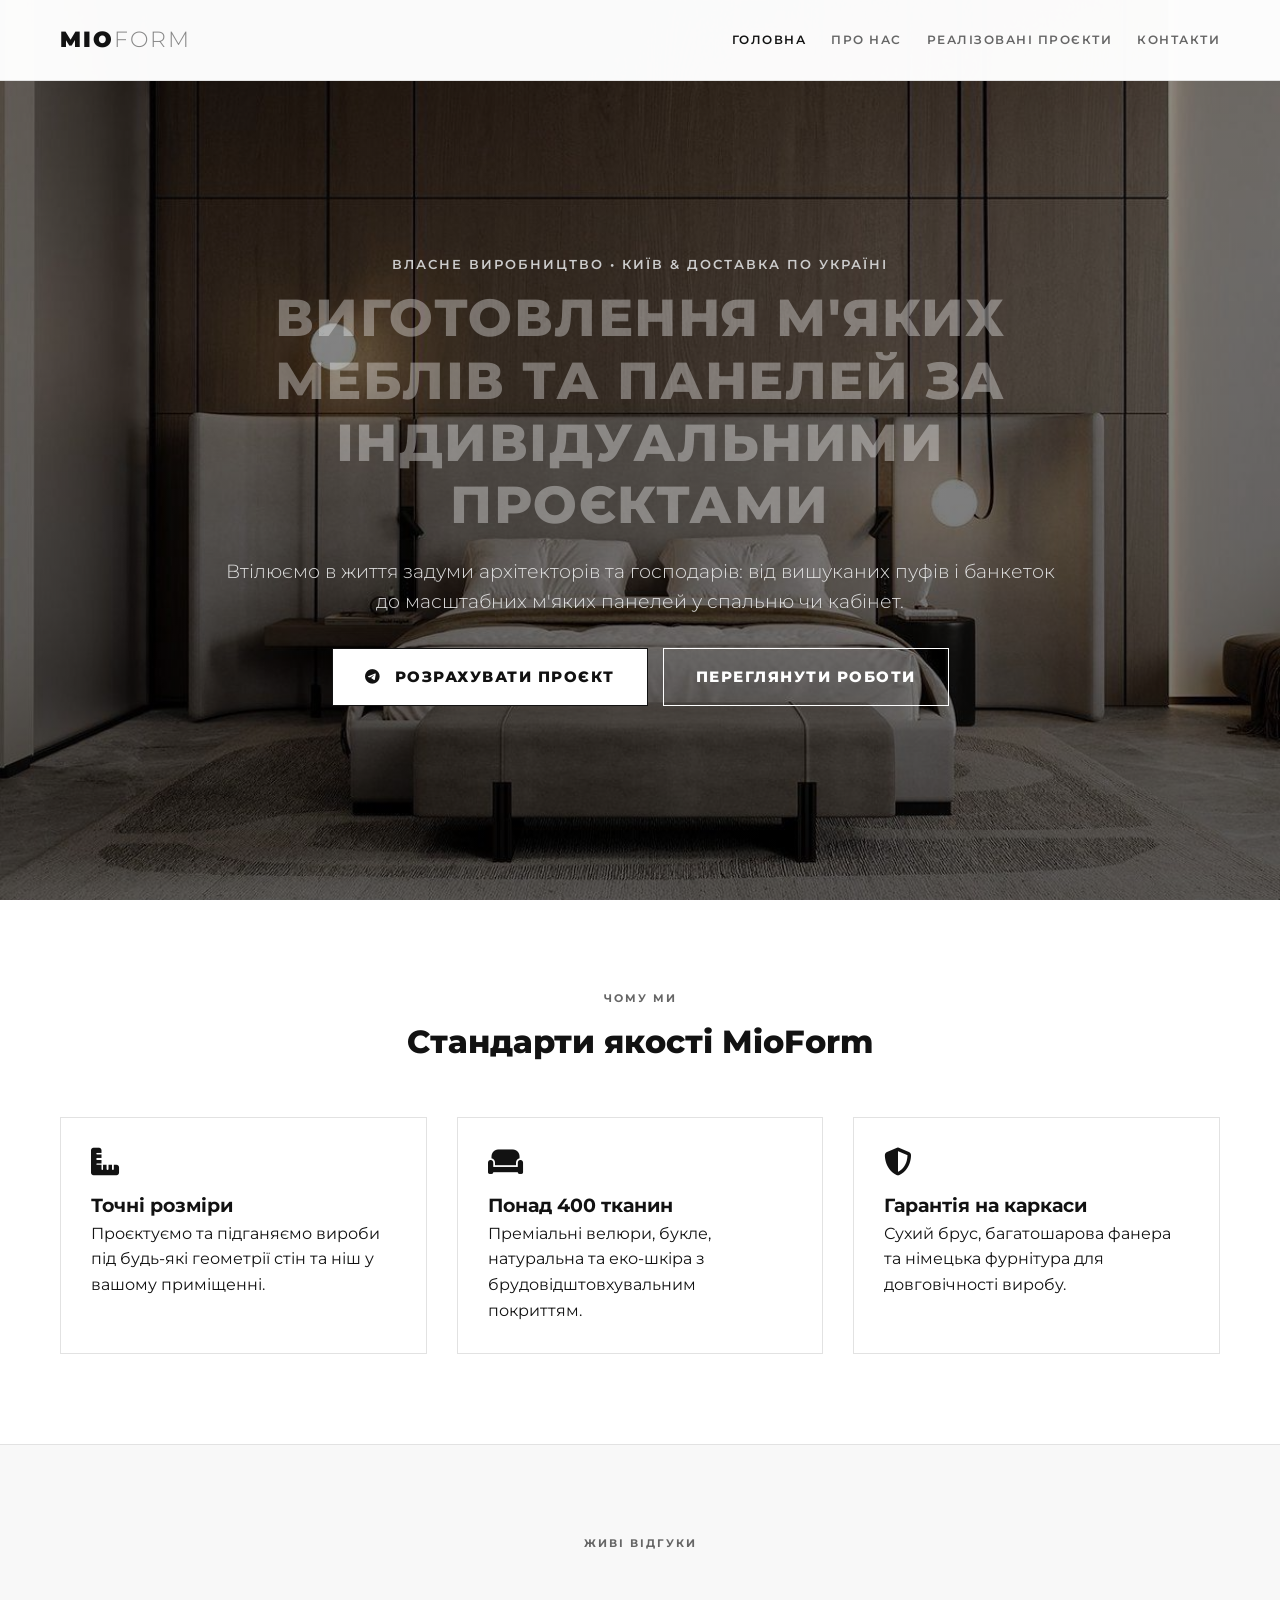
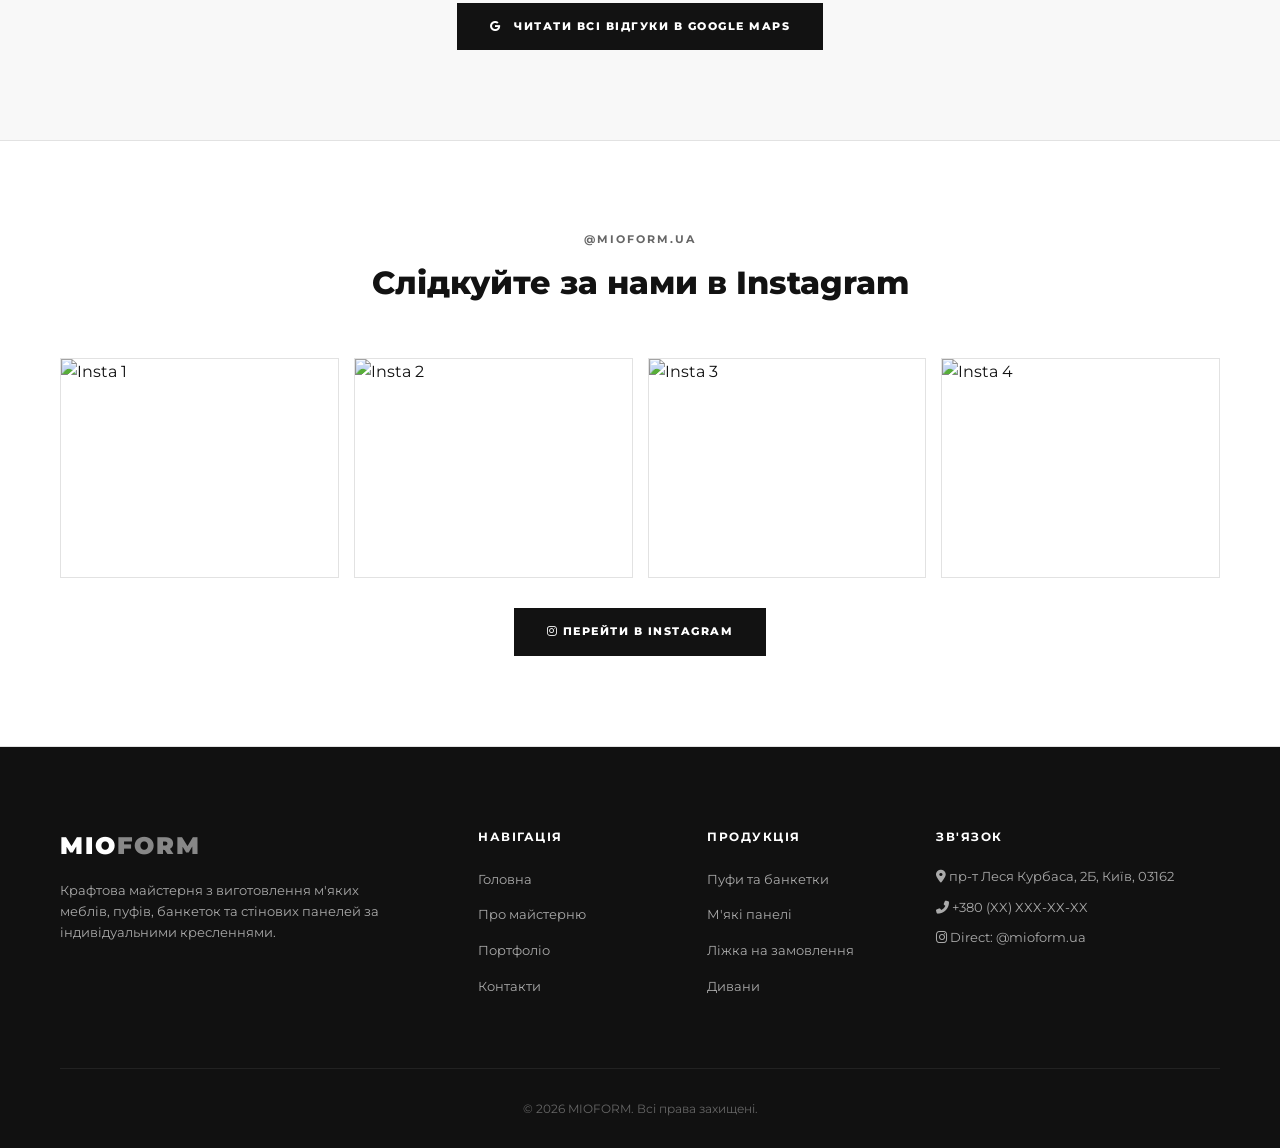
==== commit de078beb: "new" ====
--- a/index.html
+++ b/index.html
@@ -81,7 +81,7 @@
     <span class="sub" style="color: #ccc; letter-spacing: 2px; text-transform: uppercase; font-weight: 600; font-size: 13px; display: block; margin-bottom: 12px;">
         Власне виробництво • Київ & Доставка по Україні
     </span>
-    <h1 style = "opacity: 0.4;">Виготовлення м'яких меблів та панелей за індивідуальними проєктами</h1>
+    <h1 style = "opacity: 0.35;">Виготовлення м'яких меблів та панелей за індивідуальними проєктами</h1>
     <p>Втілюємо в життя задуми архітекторів та господарів: від вишуканих пуфів і банкеток до масштабних м'яких панелей у спальню чи кабінет.</p>
     
     <div style="display: flex; gap: 15px; justify-content: center; flex-wrap: wrap;">
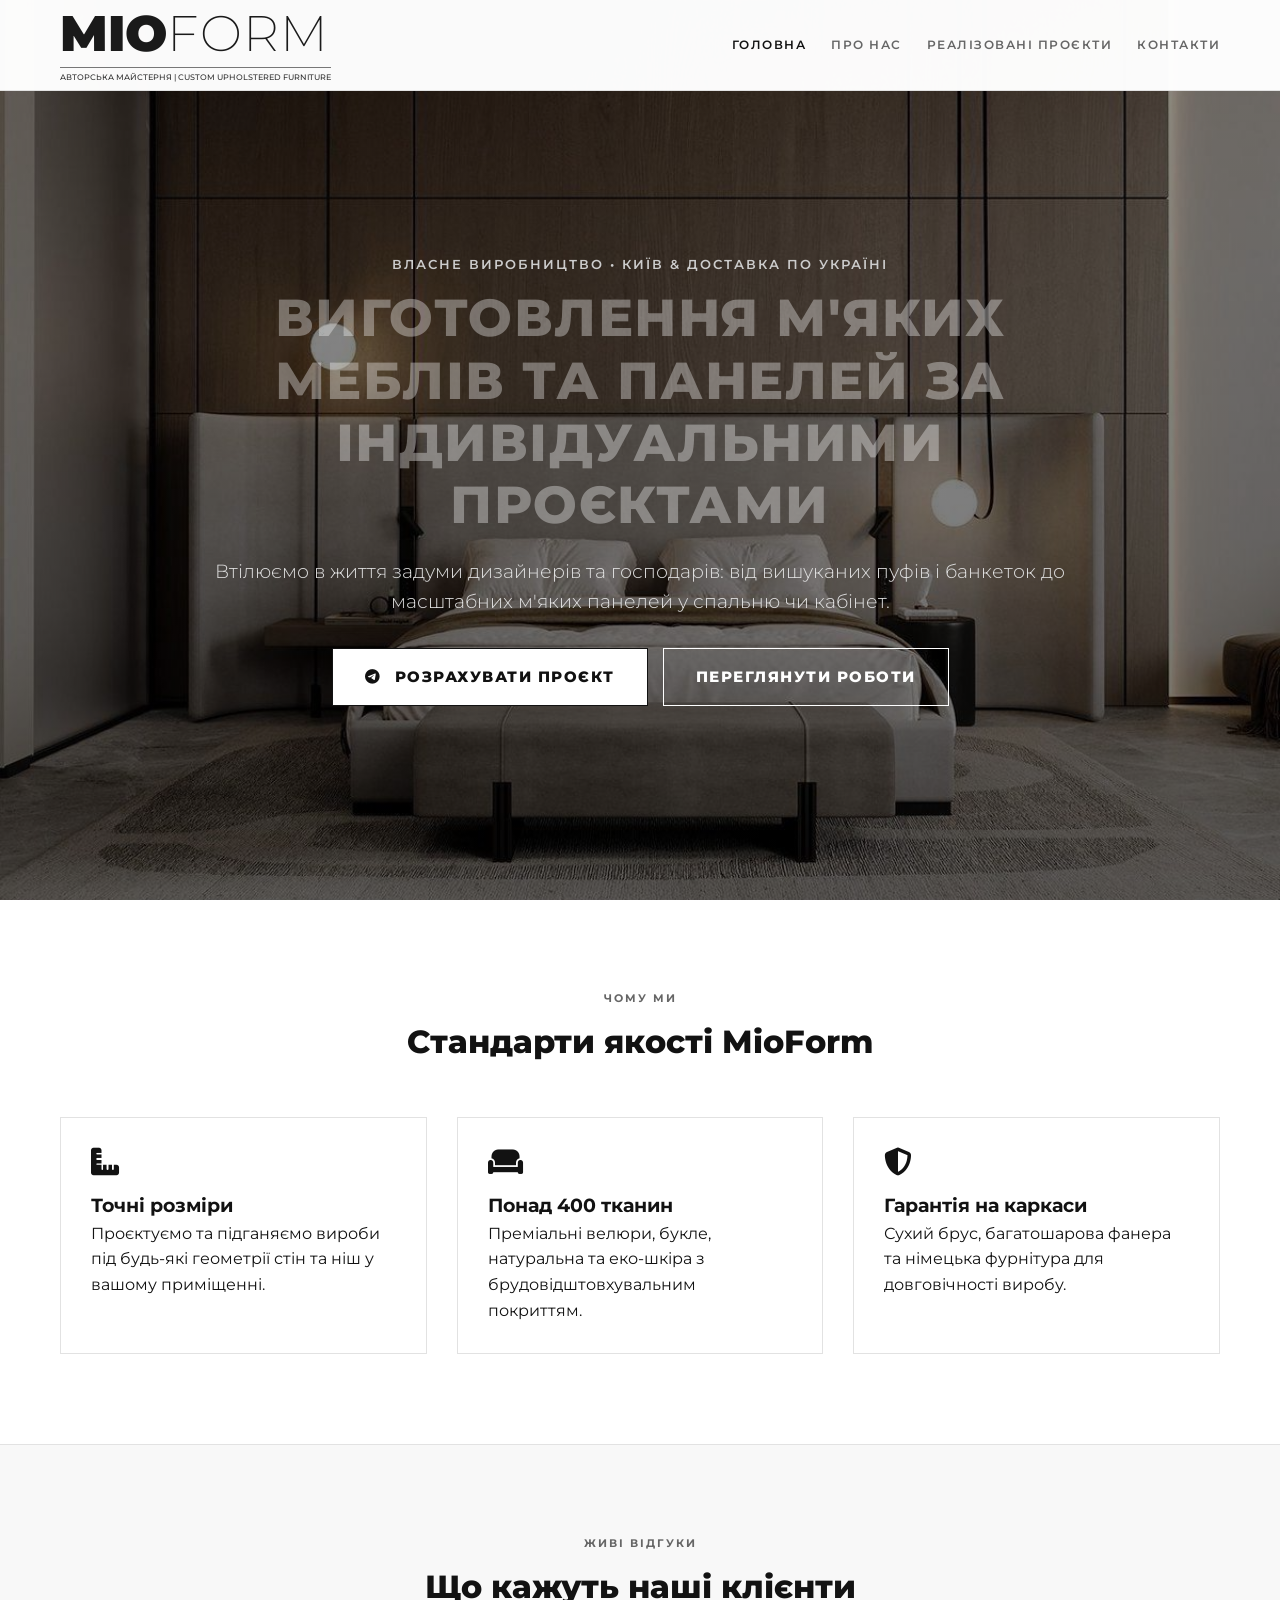
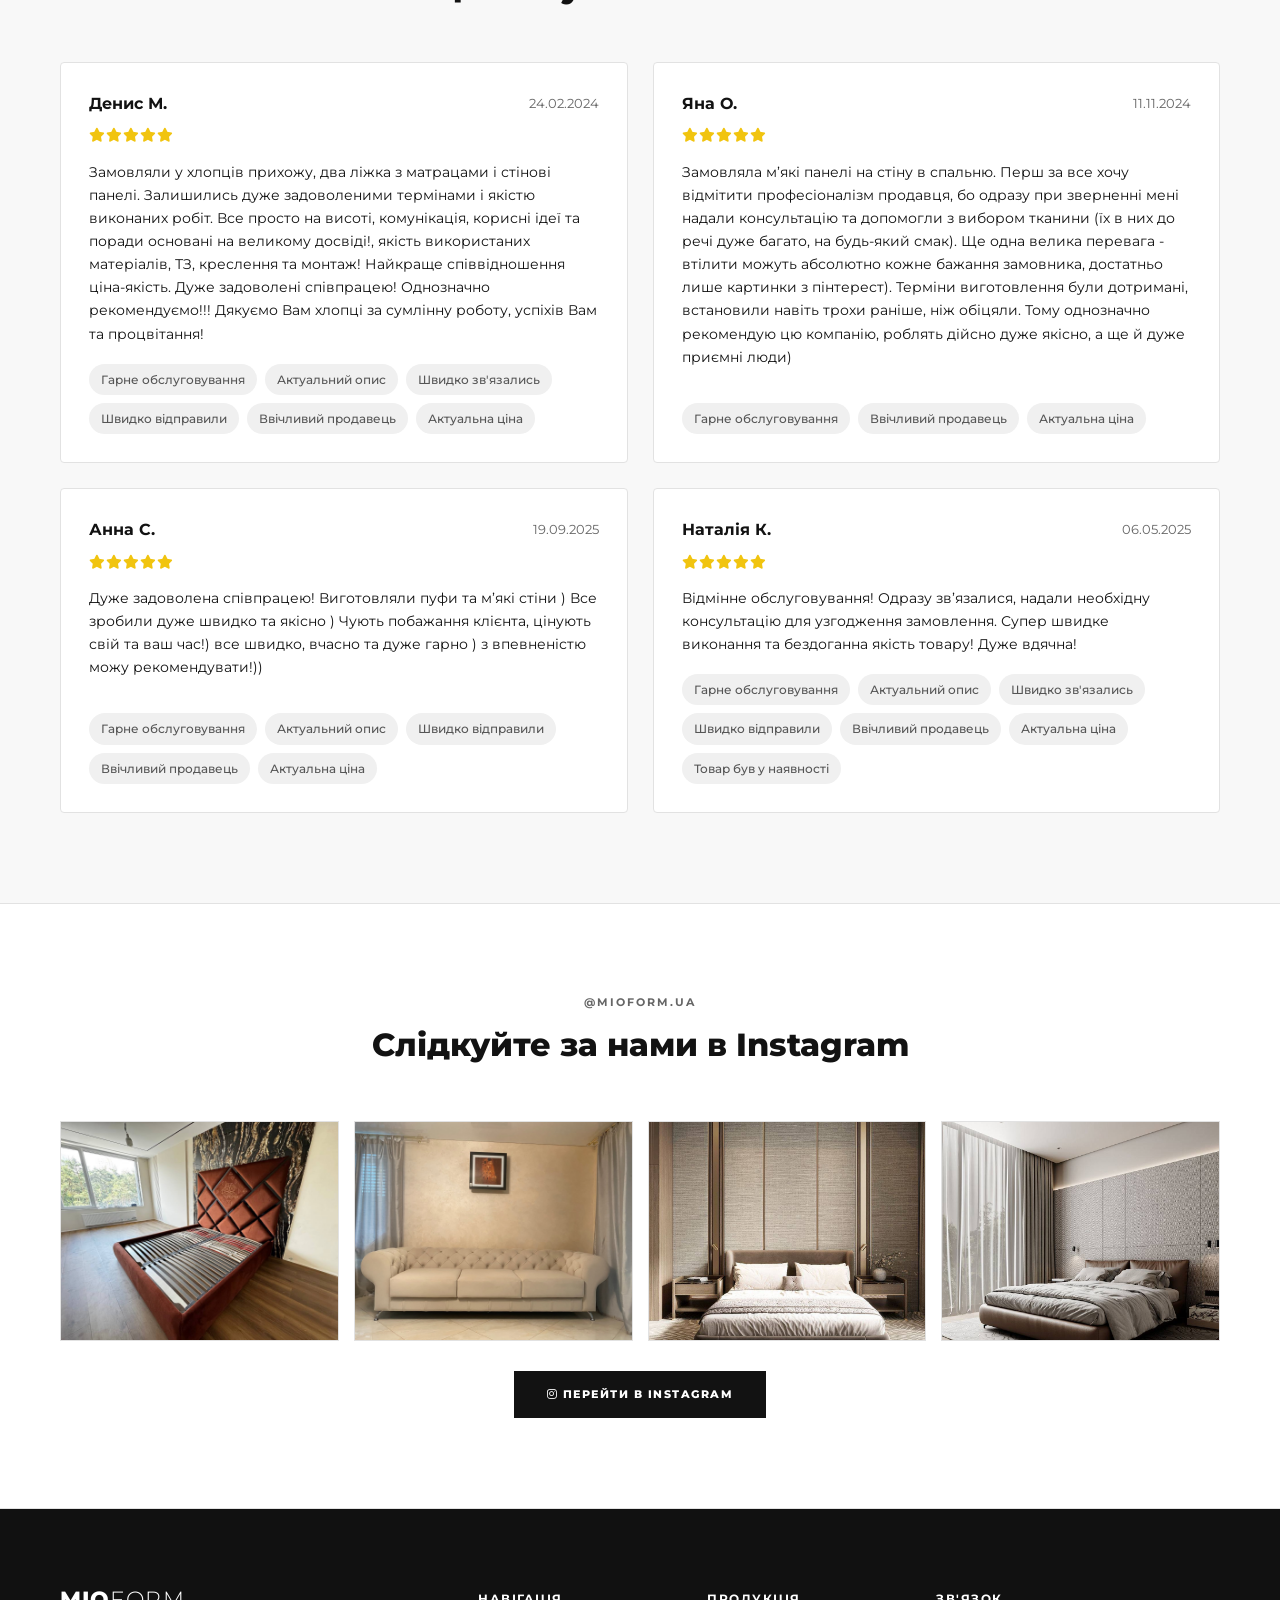
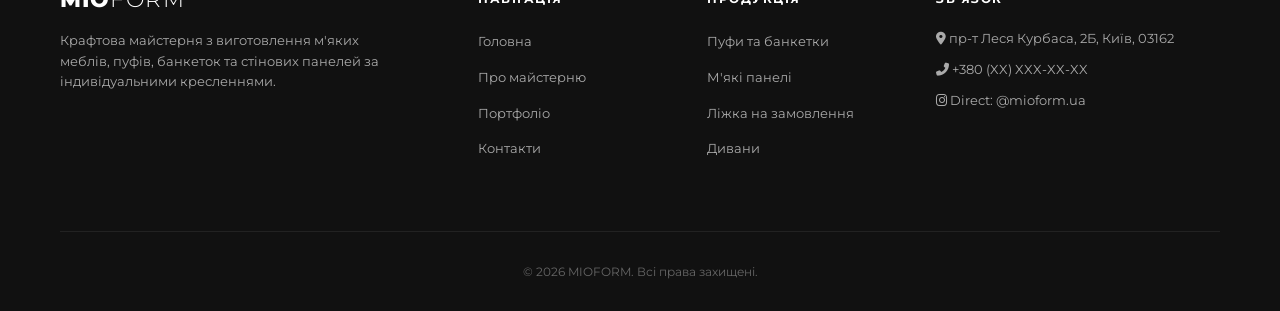
==== commit 28906ee1: "new:" ====
--- a/index.html
+++ b/index.html
@@ -64,7 +64,10 @@
     <!-- Header -->
     <header class="header">
         <div class="container header-container">
-            <a href="index.html" class="logo">MIO<span>FORM</span></a>
+            <a href="index.html" class="logo logo-brand">
+                <span class="logo-main"><strong>MIO</strong><span>FORM</span></span>
+                <span class="logo-sub">АВТОРСЬКА МАЙСТЕРНЯ | CUSTOM UPHOLSTERED FURNITURE</span>
+            </a>
             <button class="mobile-btn" onclick="toggleNav()">☰</button>
             <nav class="nav" id="nav">
                 <a href="index.html" class="active">Головна</a>
@@ -82,7 +85,7 @@
         Власне виробництво • Київ & Доставка по Україні
     </span>
     <h1 style = "opacity: 0.35;">Виготовлення м'яких меблів та панелей за індивідуальними проєктами</h1>
-    <p>Втілюємо в життя задуми архітекторів та господарів: від вишуканих пуфів і банкеток до масштабних м'яких панелей у спальню чи кабінет.</p>
+    <p>Втілюємо в життя задуми дизайнерів та господарів: від вишуканих пуфів і банкеток до масштабних м'яких панелей у спальню чи кабінет.</p>
     
     <div style="display: flex; gap: 15px; justify-content: center; flex-wrap: wrap;">
         <a href="https://t.me" target="_blank" class="btn btn-dark" style="font-size: 15px; padding: 16px 32px; background: #ffffff; color: #111111;">
@@ -125,22 +128,101 @@
             </div>
         </section>
 
-        <!-- Google Відгуки (Elfsight) -->
+        <!-- Відгуки клієнтів -->
         <section class="section" style="background: var(--bg-alt);">
             <div class="container">
                 <div class="sec-head">
                     <span class="sub">Живі відгуки</span>
-                </div>
-
-                <!-- Ваш віджет Elfsight -->
-                <script src="https://elfsightcdn.com/platform.js" async></script>
-                <div class="elfsight-app-b3c6b068-cf2d-484c-863d-5ba8c4c22e93" data-elfsight-app-lazy></div>
-
-                <div style="text-align: center; margin-top: 40px;">
-                    <a href="https://share.google/SKDwVASkI9eC6S19g" target="_blank" class="btn btn-dark">
-                        <i class="fab fa-google" style="margin-right: 8px;"></i> Читати всі відгуки в Google Maps
-                    </a>
-                </div>
+                    <h2>Що кажуть наші клієнти</h2>
+                </div>
+
+                <div class="reviews-grid">
+                    <!-- Відгук 1 -->
+                    <div class="review-card">
+                        <div>
+                            <div class="review-header">
+                                <div class="review-author-name">Денис М.</div>
+                                <div class="review-date">24.02.2024</div>
+                            </div>
+                            <div class="review-stars">
+                                <i class="fas fa-star"></i><i class="fas fa-star"></i><i class="fas fa-star"></i><i class="fas fa-star"></i><i class="fas fa-star"></i>
+                            </div>
+                            <p class="review-text">Замовляли у хлопців прихожу, два ліжка з матрацами і стінові панелі. Залишились дуже задоволеними термінами і якістю виконаних робіт. Все просто на висоті, комунікація, корисні ідеї та поради основані на великому досвіді!, якість використаних матеріалів, ТЗ, креслення та монтаж! Найкраще співвідношення ціна-якість. Дуже задоволені співпрацею! Однозначно рекомендуємо!!! Дякуємо Вам хлопці за сумлінну роботу, успіхів Вам та процвітання!</p>
+                        </div>
+                        <div class="review-tags">
+                            <span>Гарне обслуговування</span>
+                            <span>Актуальний опис</span>
+                            <span>Швидко зв'язались</span>
+                            <span>Швидко відправили</span>
+                            <span>Ввічливий продавець</span>
+                            <span>Актуальна ціна</span>
+                        </div>
+                    </div>
+
+                    <!-- Відгук 2 -->
+                    <div class="review-card">
+                        <div>
+                            <div class="review-header">
+                                <div class="review-author-name">Яна О.</div>
+                                <div class="review-date">11.11.2024</div>
+                            </div>
+                            <div class="review-stars">
+                                <i class="fas fa-star"></i><i class="fas fa-star"></i><i class="fas fa-star"></i><i class="fas fa-star"></i><i class="fas fa-star"></i>
+                            </div>
+                            <p class="review-text">Замовляла м’які панелі на стіну в спальню. Перш за все хочу відмітити професіоналізм продавця, бо одразу при зверненні мені надали консультацію та допомогли з вибором тканини (їх в них до речі дуже багато, на будь-який смак). Ще одна велика перевага - втілити можуть абсолютно кожне бажання замовника, достатньо лише картинки з пінтерест). Терміни виготовлення були дотримані, встановили навіть трохи раніше, ніж обіцяли. Тому однозначно рекомендую цю компанію, роблять дійсно дуже якісно, а ще й дуже приємні люди)</p>
+                        </div>
+                        <div class="review-tags">
+                            <span>Гарне обслуговування</span>
+                            <span>Ввічливий продавець</span>
+                            <span>Актуальна ціна</span>
+                        </div>
+                    </div>
+
+                    <!-- Відгук 3 -->
+                    <div class="review-card">
+                        <div>
+                            <div class="review-header">
+                                <div class="review-author-name">Анна С.</div>
+                                <div class="review-date">19.09.2025</div>
+                            </div>
+                            <div class="review-stars">
+                                <i class="fas fa-star"></i><i class="fas fa-star"></i><i class="fas fa-star"></i><i class="fas fa-star"></i><i class="fas fa-star"></i>
+                            </div>
+                            <p class="review-text">Дуже задоволена співпрацею! Виготовляли пуфи та м’які стіни ) Все зробили дуже швидко та якісно ) Чують побажання клієнта, цінують свій та ваш час!) все швидко, вчасно та дуже гарно ) з впевненістю можу рекомендувати!))</p>
+                        </div>
+                        <div class="review-tags">
+                            <span>Гарне обслуговування</span>
+                            <span>Актуальний опис</span>
+                            <span>Швидко відправили</span>
+                            <span>Ввічливий продавець</span>
+                            <span>Актуальна ціна</span>
+                        </div>
+                    </div>
+
+                    <!-- Відгук 4 -->
+                    <div class="review-card">
+                        <div>
+                            <div class="review-header">
+                                <div class="review-author-name">Наталія К.</div>
+                                <div class="review-date">06.05.2025</div>
+                            </div>
+                            <div class="review-stars">
+                                <i class="fas fa-star"></i><i class="fas fa-star"></i><i class="fas fa-star"></i><i class="fas fa-star"></i><i class="fas fa-star"></i>
+                            </div>
+                            <p class="review-text">Відмінне обслуговування! Одразу зв’язалися, надали необхідну консультацію для узгодження замовлення. Супер швидке виконання та бездоганна якість товару! Дуже вдячна!</p>
+                        </div>
+                        <div class="review-tags">
+                            <span>Гарне обслуговування</span>
+                            <span>Актуальний опис</span>
+                            <span>Швидко зв'язались</span>
+                            <span>Швидко відправили</span>
+                            <span>Ввічливий продавець</span>
+                            <span>Актуальна ціна</span>
+                            <span>Товар був у наявності</span>
+                        </div>
+                    </div>
+                </div>
+
             </div>
         </section>
 
@@ -152,10 +234,10 @@
                     <h2>Слідкуйте за нами в Instagram</h2>
                 </div>
                 <div class="insta-grid">
-                    <div class="insta-item"><img src="https://images.unsplash.com/photo-1555041469-a586c61ea9bc?auto=format&fit=crop&w=500&q=80" alt="Insta 1"></div>
-                    <div class="insta-item"><img src="https://images.unsplash.com/photo-1586023492125-27b2c045efd7?auto=format&fit=crop&w=500&q=80" alt="Insta 2"></div>
-                    <div class="insta-item"><img src="https://images.unsplash.com/photo-1567538096630-e0c55bd6374c?auto=format&fit=crop&w=500&q=80" alt="Insta 3"></div>
-                    <div class="insta-item"><img src="https://images.unsplash.com/photo-1600585154340-be6161a56a0c?auto=format&fit=crop&w=500&q=80" alt="Insta 4"></div>
+                    <div class="insta-item"><img src="images/panels/photo_2026-08-12_20-21-13.jpg" alt="М'які панелі MioForm"></div>
+                    <div class="insta-item"><img src="images/sofas/photo_2026-08-12_20-37-26.jpg" alt="Диван MioForm"></div>
+                    <div class="insta-item"><img src="images/beds/photo_2026-08-12_20-47-24.jpg" alt="Ліжко MioForm"></div>
+                    <div class="insta-item"><img src="images/panels/photo_2026-08-12_20-47-20.jpg" alt="Стінова панель MioForm"></div>
                 </div>
                 <div style="text-align: center; margin-top: 30px;">
                     <a href="https://www.instagram.com/master.puf/" target="_blank" class="btn btn-dark"><i class="fab fa-instagram"></i> Перейти в Instagram</a>
--- a/style.css
+++ b/style.css
@@ -52,20 +52,57 @@
     display: flex;
     justify-content: space-between;
     align-items: center;
-    height: 80px;
-}
-
-.logo {
-    font-size: 22px;
-    font-weight: 900;
-    letter-spacing: 2px;
+    height: 90px;
+    padding-top: 8px;
+    padding-bottom: 8px;
+}
+
+/* Logo brand - Виправлено від'ємний margin */
+.logo-brand {
+    display: inline-flex;
+    flex-direction: column;
+    width: fit-content; /* Фіксує загальну ширину по основному слову */
     text-decoration: none;
-    color: var(--text-dark);
-}
-
-.logo span {
-    color: #888;
-    font-weight: 300;
+    color: #1a1a1a;
+    font-family: 'Montserrat', sans-serif;
+}
+
+/* Верхній текст: MIO (жирний) + FORM (надтонкий) */
+.logo-main {
+    display: block;
+    font-size: 50px; /* Розмір слова MIOFORM */
+    line-height: 1;
+    text-transform: uppercase;
+    white-space: nowrap;
+    border-bottom: 1px solid #777777; /* Тонка лінія під словом */
+    padding-bottom: 8px;
+    margin-bottom: 6px;
+}
+
+.logo-main strong {
+    font-weight: 900; /* Дуже жирне MIO */
+    letter-spacing: -0.5px;
+}
+
+.logo-main span {
+    font-weight: 200; /* Дуже тонке FORM */
+    letter-spacing: 1px;
+}
+
+/* Нижній підтекст — розтягується строго від краю до краю лінії */
+.logo-sub {
+    display: block;
+    width: 100%;
+    font-size: 7.8px;
+    font-weight: 500;
+    color: #333333;
+    text-transform: uppercase;
+    white-space: nowrap;
+    line-height: 1;
+    
+    /* Магія розтягування тексту строго по ширині лінії: */
+    text-align: justify;
+    text-align-last: justify;
 }
 
 .nav {
@@ -92,8 +129,10 @@
     display: none;
     background: none;
     border: none;
-    font-size: 22px;
+    font-size: 26px;
+    color: var(--text-dark);
     cursor: pointer;
+    padding: 5px;
 }
 
 /* UI Elements & Typography */
@@ -176,28 +215,6 @@
     gap: 20px;
 }
 
-/* Hero Section */
-.hero {
-    padding: 180px 0 100px;
-    background: radial-gradient(circle at 50% 0%, #fff, var(--bg-alt));
-    text-align: center;
-}
-
-.hero h1 {
-    font-size: 46px;
-    font-weight: 900;
-    line-height: 1.15;
-    margin: 15px auto 25px;
-    max-width: 900px;
-}
-
-.hero p {
-    font-size: 16px;
-    color: var(--text-muted);
-    margin: 0 auto 35px;
-    max-width: 700px;
-}
-
 /* Cards & Content Blocks */
 .cat-card {
     border: 1px solid var(--border-color);
@@ -239,49 +256,67 @@
 }
 
 /* Reviews */
+.reviews-grid {
+    display: grid;
+    grid-template-columns: repeat(2, 1fr);
+    gap: 25px;
+}
+
 .review-card {
     background: #fff;
     border: 1px solid var(--border-color);
-    padding: 30px;
+    padding: 28px;
     display: flex;
     flex-direction: column;
     justify-content: space-between;
+    border-radius: 4px;
+}
+
+.review-header {
+    display: flex;
+    justify-content: space-between;
+    align-items: center;
+    margin-bottom: 8px;
+}
+
+.review-author-name {
+    font-size: 16px;
+    font-weight: 700;
+    color: var(--text-dark);
+}
+
+.review-date {
+    font-size: 13px;
+    color: var(--text-muted);
 }
 
 .review-stars {
-    color: #f39c12;
-    margin-bottom: 15px;
+    color: #f1c40f;
+    margin-bottom: 14px;
     font-size: 14px;
+    letter-spacing: 1px;
 }
 
 .review-text {
     font-size: 14px;
     color: var(--text-dark);
-    font-style: italic;
-    margin-bottom: 20px;
-}
-
-.review-author {
-    display: flex;
-    align-items: center;
-    gap: 12px;
-}
-
-.author-avatar {
-    width: 44px;
-    height: 44px;
-    border-radius: 50%;
-    object-fit: cover;
-}
-
-.author-info h4 {
-    font-size: 14px;
-    font-weight: 700;
-}
-
-.author-info span {
-    font-size: 11px;
-    color: var(--text-muted);
+    line-height: 1.65;
+    margin-bottom: 18px;
+}
+
+.review-tags {
+    display: flex;
+    flex-wrap: wrap;
+    gap: 8px;
+}
+
+.review-tags span {
+    background: #f0f0f0;
+    color: #555;
+    font-size: 12px;
+    padding: 6px 12px;
+    border-radius: 20px;
+    font-weight: 500;
 }
 
 /* Instagram Grid */
@@ -324,15 +359,20 @@
 }
 
 .footer-logo {
-    font-size: 24px;
-    font-weight: 900;
+    font-size: 22px;
+    font-weight: 800;
     color: #fff;
     text-decoration: none;
-    letter-spacing: 2px;
+    letter-spacing: 1px;
+    display: inline-flex;
+    align-items: baseline;
+    line-height: 1;
 }
 
 .footer-logo span {
-    color: #888;
+    font-weight: 300;
+    color: #fff;
+    letter-spacing: 1.5px;
 }
 
 .footer-desc {
@@ -384,7 +424,11 @@
     font-size: 12px;
 }
 
-/* Media Queries / Responsive Fixes */
+/* ==========================================
+   АДАПТИВНІ СТИЛІ (MEDIA QUERIES)
+   ========================================== */
+
+/* Планшети (до 992px) */
 @media (max-width: 992px) {
     .grid-3 {
         grid-template-columns: repeat(2, 1fr);
@@ -395,38 +439,119 @@
     .footer-grid {
         grid-template-columns: repeat(2, 1fr);
     }
-}
-
+    .reviews-grid {
+        grid-template-columns: 1fr;
+    }
+}
+
+/* Смартфони (до 768px) */
 @media (max-width: 768px) {
-    .hero h1 {
-        font-size: 28px;
-    }
-    .grid-2, .grid-3, .grid-4 {
-        grid-template-columns: 1fr;
-    }
-    .footer-grid {
-        grid-template-columns: 1fr;
-    }
+    /* 1. Адаптація шапки */
+    .header-container {
+        height: 70px;
+    }
+
+   .logo-main {
+        font-size: 26px; /* Пропорційно зменшуємо на телефоні */
+        padding-bottom: 5px;
+        margin-bottom: 4px;
+    }
+
+    .logo-sub {
+        font-size: 4.8px; /* Зменшуємо підтекст, але text-align-last збереже його розтягнутим */
+    }
+
+    /* 2. Мобільне меню */
+    .mobile-btn {
+        display: block;
+    }
+
     .nav {
         display: none;
         position: absolute;
-        top: 80px;
+        top: 70px;
         left: 0;
         width: 100%;
-        background: #fff;
-        padding: 20px;
+        background: #ffffff;
+        padding: 15px 20px;
         flex-direction: column;
         align-items: flex-start;
         border-bottom: 1px solid var(--border-color);
-        box-shadow: 0 10px 15px rgba(0,0,0,0.05);
-    }
+        box-shadow: 0 10px 20px rgba(0,0,0,0.08);
+    }
+
     .nav.active {
         display: flex;
     }
+
     .nav a {
-        margin: 10px 0;
-    }
-    .mobile-btn {
-        display: block;
+        margin: 12px 0;
+        width: 100%;
+        font-size: 13px;
+    }
+
+    /* 3. Перший екран (Hero banner) & Фікс для iOS */
+    .hero-banner {
+        padding: 100px 15px 40px !important;
+        min-height: 100vh;
+        background-attachment: scroll !important; /* Фікс зсуву фону на iPhone */
+        background-position: center center !important;
+    }
+
+    .hero-content h1 {
+        font-size: 22px !important;
+        line-height: 1.3 !important;
+        opacity: 1 !important; /* Робимо заголовок читабельним */
+    }
+
+    .hero-content p {
+        font-size: 14px !important;
+    }
+
+    .hero-content div[style*="display: flex"] {
+        flex-direction: column;
+        gap: 10px !important;
+    }
+
+    .hero-content .btn {
+        width: 100%;
+        box-sizing: border-box;
+    }
+
+    /* 4. Спеціальні сітки */
+    .section {
+        padding: 45px 0;
+    }
+
+    .sec-head {
+        margin-bottom: 30px;
+    }
+
+    .sec-head h2 {
+        font-size: 22px;
+    }
+
+    .grid-2, .grid-3, .grid-4 {
+        grid-template-columns: 1fr;
+        gap: 20px;
+    }
+
+    .insta-grid {
+        grid-template-columns: repeat(2, 1fr);
+        gap: 10px;
+    }
+
+    .review-card {
+        padding: 20px;
+    }
+
+    .footer-main {
+        padding: 50px 0 20px;
+    }
+
+    .footer-grid {
+        grid-template-columns: 1fr;
+        gap: 30px;
+        margin-bottom: 30px;
     }
 }
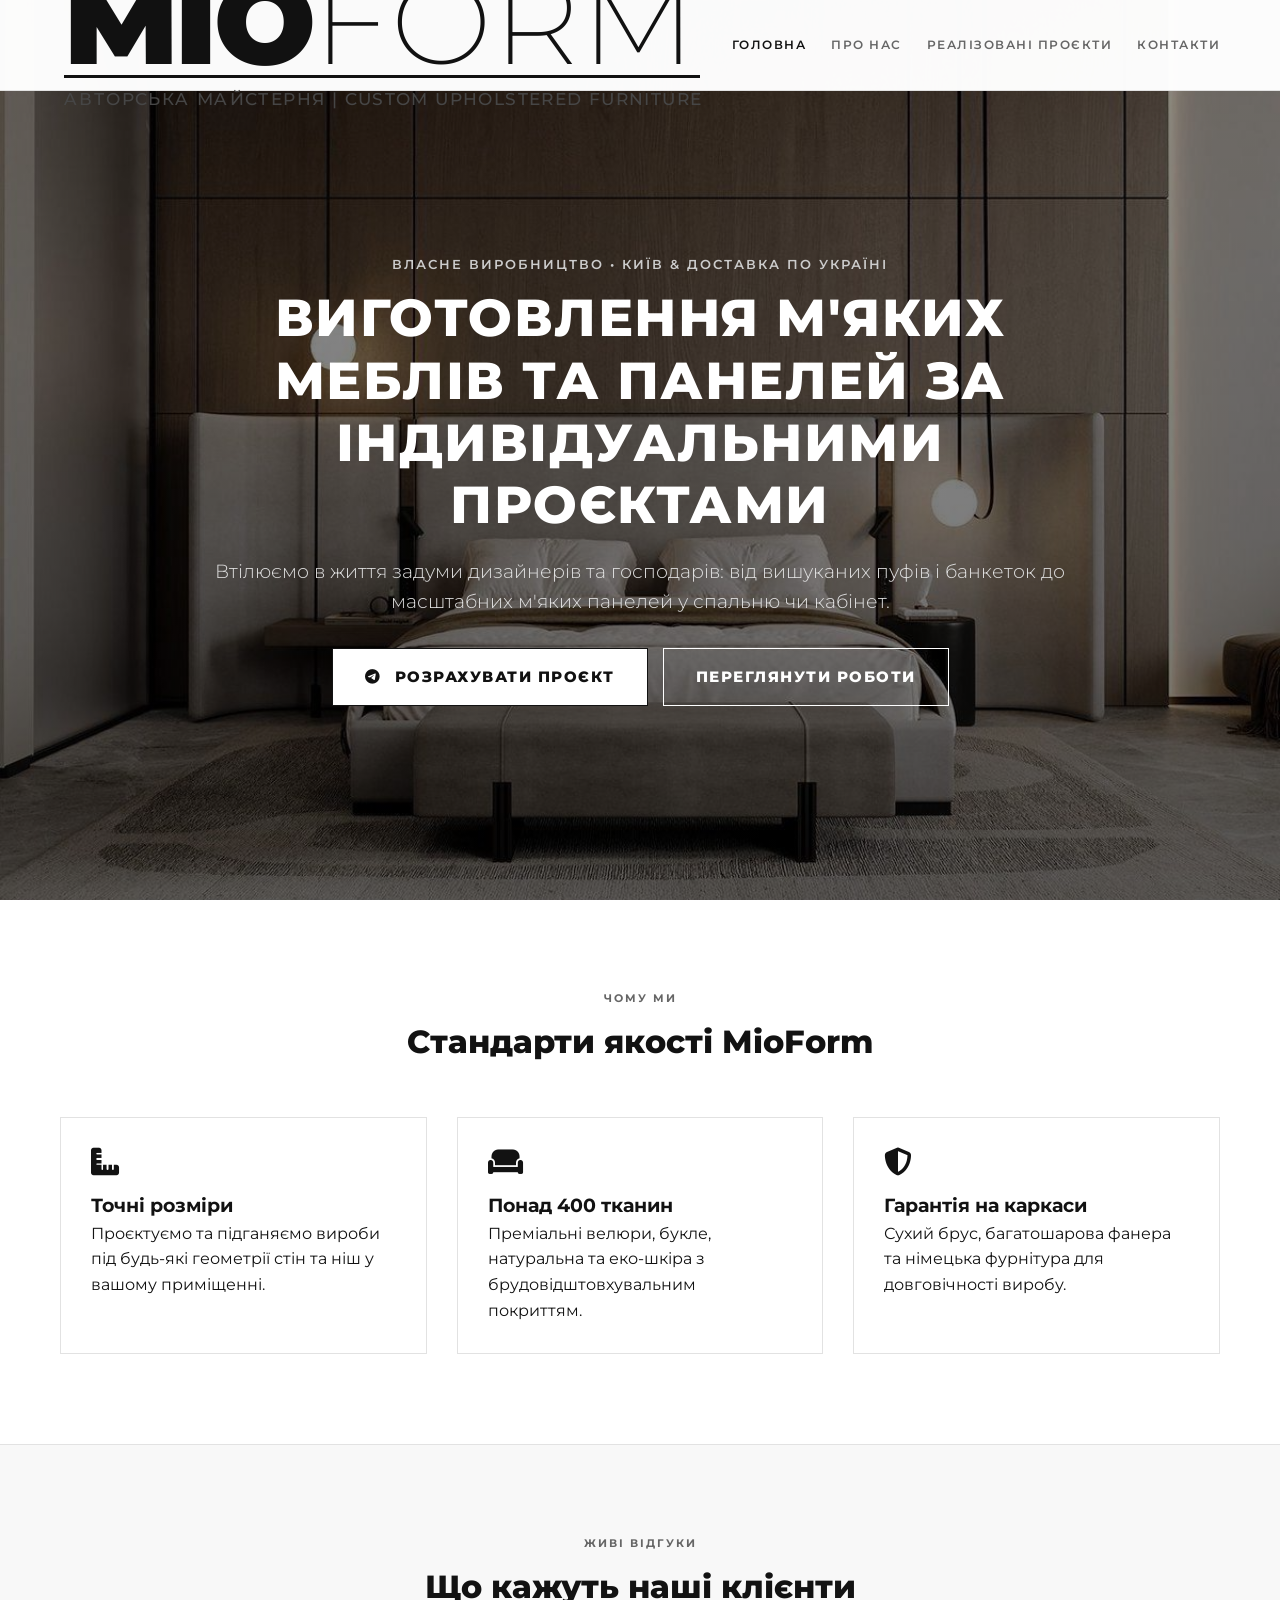
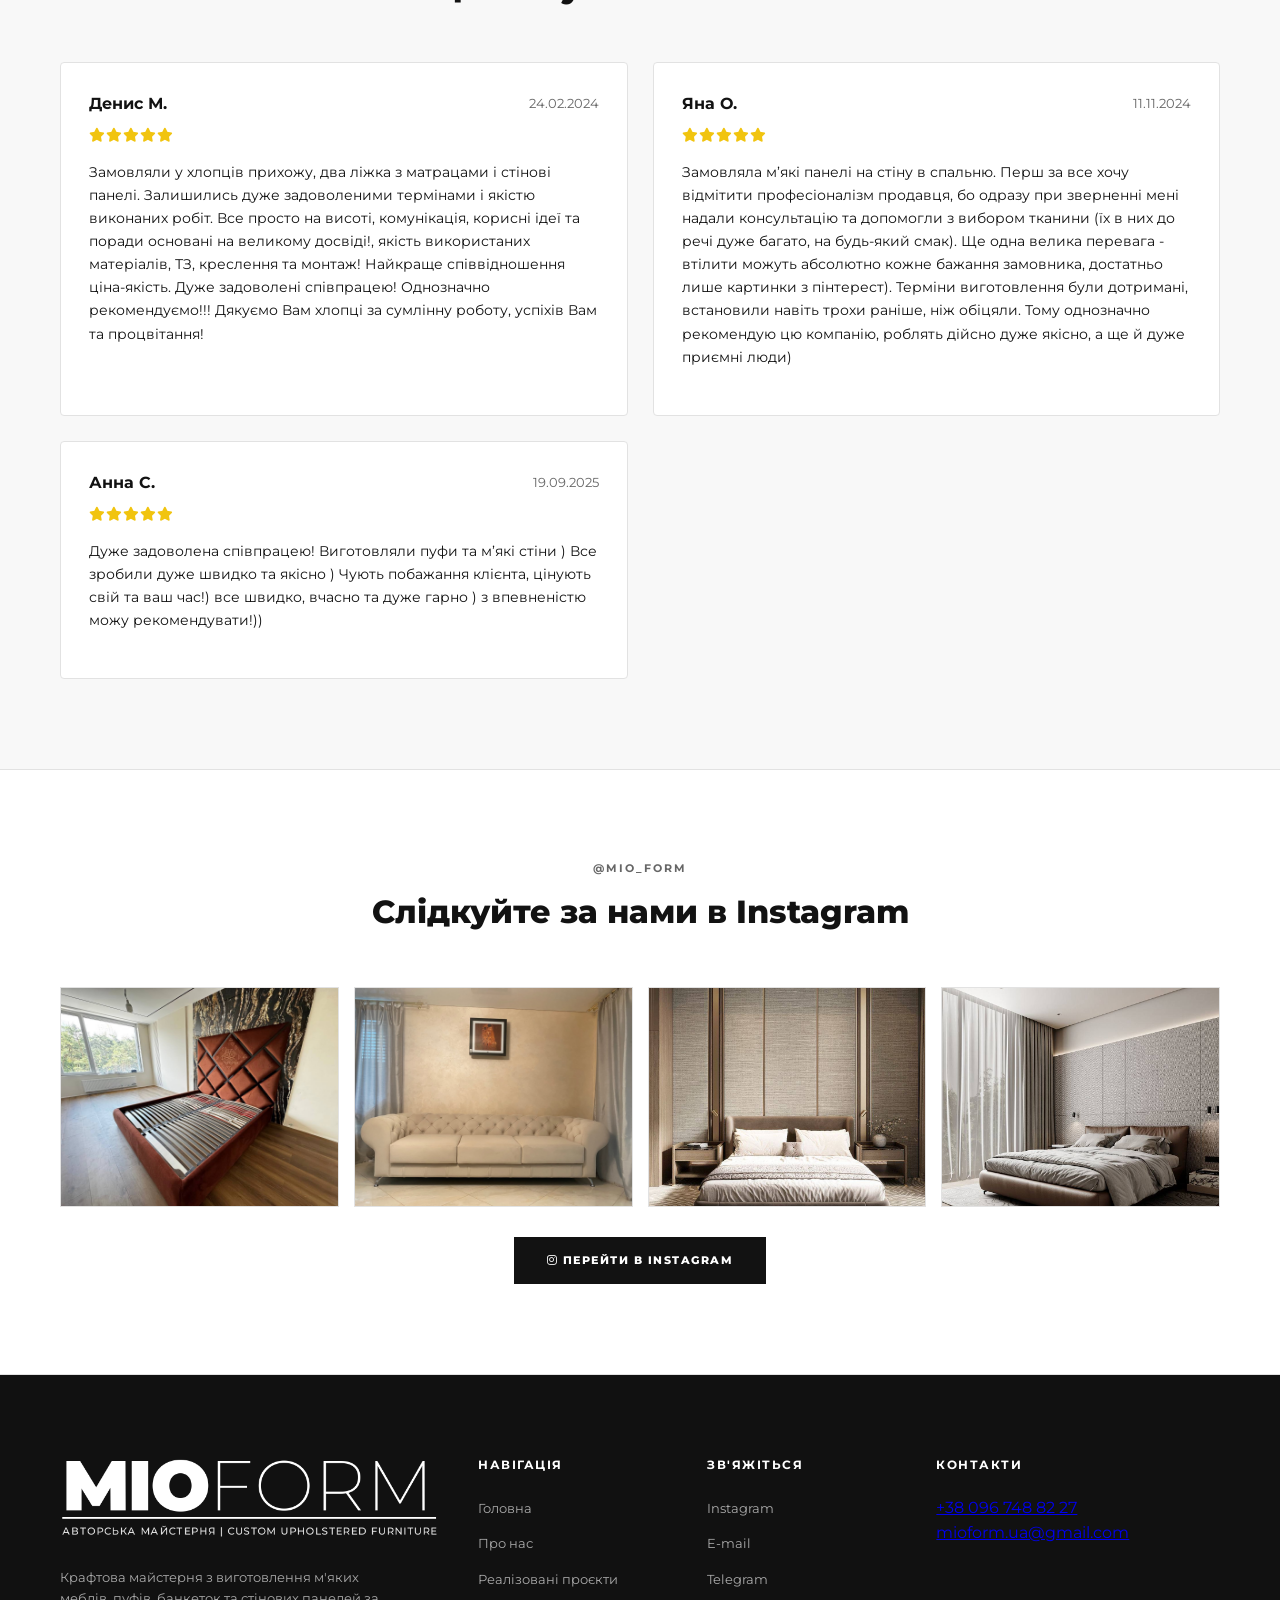
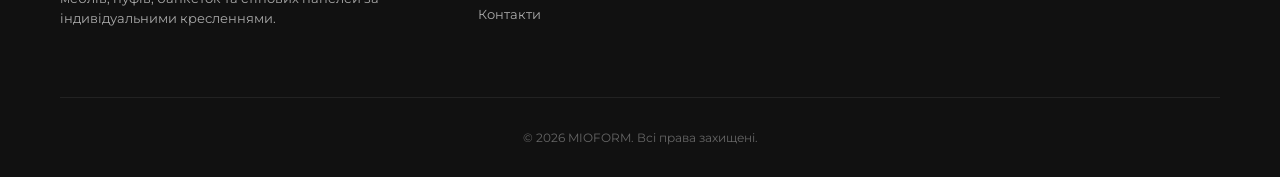
==== commit ff24e730: "new" ====
--- a/index.html
+++ b/index.html
@@ -57,6 +57,21 @@
             z-index: 5;
             background: #ffffff;
         }
+    
+        @media (max-width: 768px) {
+            .hero-banner {
+                min-height: 85vh;
+                min-height: 85dvh;
+                padding: 90px 16px 48px;
+                background-attachment: scroll !important;
+                background-position: center center !important;
+                background-size: cover !important;
+            }
+            .hero-content h1 {
+                font-size: 22px;
+                opacity: 1 !important;
+            }
+        }
     </style>
 </head>
 <body>
@@ -64,10 +79,7 @@
     <!-- Header -->
     <header class="header">
         <div class="container header-container">
-            <a href="index.html" class="logo logo-brand">
-                <span class="logo-main"><strong>MIO</strong><span>FORM</span></span>
-                <span class="logo-sub">АВТОРСЬКА МАЙСТЕРНЯ | CUSTOM UPHOLSTERED FURNITURE</span>
-            </a>
+            <a href="index.html" class="logo logo-brand"><img src="images/logo.png" alt="MIOFORM" class="logo-img"></a>
             <button class="mobile-btn" onclick="toggleNav()">☰</button>
             <nav class="nav" id="nav">
                 <a href="index.html" class="active">Головна</a>
@@ -84,7 +96,7 @@
     <span class="sub" style="color: #ccc; letter-spacing: 2px; text-transform: uppercase; font-weight: 600; font-size: 13px; display: block; margin-bottom: 12px;">
         Власне виробництво • Київ & Доставка по Україні
     </span>
-    <h1 style = "opacity: 0.35;">Виготовлення м'яких меблів та панелей за індивідуальними проєктами</h1>
+    <h1 >Виготовлення м'яких меблів та панелей за індивідуальними проєктами</h1>
     <p>Втілюємо в життя задуми дизайнерів та господарів: від вишуканих пуфів і банкеток до масштабних м'яких панелей у спальню чи кабінет.</p>
     
     <div style="display: flex; gap: 15px; justify-content: center; flex-wrap: wrap;">
@@ -149,14 +161,6 @@
                             </div>
                             <p class="review-text">Замовляли у хлопців прихожу, два ліжка з матрацами і стінові панелі. Залишились дуже задоволеними термінами і якістю виконаних робіт. Все просто на висоті, комунікація, корисні ідеї та поради основані на великому досвіді!, якість використаних матеріалів, ТЗ, креслення та монтаж! Найкраще співвідношення ціна-якість. Дуже задоволені співпрацею! Однозначно рекомендуємо!!! Дякуємо Вам хлопці за сумлінну роботу, успіхів Вам та процвітання!</p>
                         </div>
-                        <div class="review-tags">
-                            <span>Гарне обслуговування</span>
-                            <span>Актуальний опис</span>
-                            <span>Швидко зв'язались</span>
-                            <span>Швидко відправили</span>
-                            <span>Ввічливий продавець</span>
-                            <span>Актуальна ціна</span>
-                        </div>
                     </div>
 
                     <!-- Відгук 2 -->
@@ -171,11 +175,6 @@
                             </div>
                             <p class="review-text">Замовляла м’які панелі на стіну в спальню. Перш за все хочу відмітити професіоналізм продавця, бо одразу при зверненні мені надали консультацію та допомогли з вибором тканини (їх в них до речі дуже багато, на будь-який смак). Ще одна велика перевага - втілити можуть абсолютно кожне бажання замовника, достатньо лише картинки з пінтерест). Терміни виготовлення були дотримані, встановили навіть трохи раніше, ніж обіцяли. Тому однозначно рекомендую цю компанію, роблять дійсно дуже якісно, а ще й дуже приємні люди)</p>
                         </div>
-                        <div class="review-tags">
-                            <span>Гарне обслуговування</span>
-                            <span>Ввічливий продавець</span>
-                            <span>Актуальна ціна</span>
-                        </div>
                     </div>
 
                     <!-- Відгук 3 -->
@@ -190,38 +189,8 @@
                             </div>
                             <p class="review-text">Дуже задоволена співпрацею! Виготовляли пуфи та м’які стіни ) Все зробили дуже швидко та якісно ) Чують побажання клієнта, цінують свій та ваш час!) все швидко, вчасно та дуже гарно ) з впевненістю можу рекомендувати!))</p>
                         </div>
-                        <div class="review-tags">
-                            <span>Гарне обслуговування</span>
-                            <span>Актуальний опис</span>
-                            <span>Швидко відправили</span>
-                            <span>Ввічливий продавець</span>
-                            <span>Актуальна ціна</span>
-                        </div>
-                    </div>
-
-                    <!-- Відгук 4 -->
-                    <div class="review-card">
-                        <div>
-                            <div class="review-header">
-                                <div class="review-author-name">Наталія К.</div>
-                                <div class="review-date">06.05.2025</div>
-                            </div>
-                            <div class="review-stars">
-                                <i class="fas fa-star"></i><i class="fas fa-star"></i><i class="fas fa-star"></i><i class="fas fa-star"></i><i class="fas fa-star"></i>
-                            </div>
-                            <p class="review-text">Відмінне обслуговування! Одразу зв’язалися, надали необхідну консультацію для узгодження замовлення. Супер швидке виконання та бездоганна якість товару! Дуже вдячна!</p>
-                        </div>
-                        <div class="review-tags">
-                            <span>Гарне обслуговування</span>
-                            <span>Актуальний опис</span>
-                            <span>Швидко зв'язались</span>
-                            <span>Швидко відправили</span>
-                            <span>Ввічливий продавець</span>
-                            <span>Актуальна ціна</span>
-                            <span>Товар був у наявності</span>
-                        </div>
-                    </div>
-                </div>
+                    </div>
+</div>
 
             </div>
         </section>
@@ -230,7 +199,7 @@
         <section class="section">
             <div class="container">
                 <div class="sec-head">
-                    <span class="sub">@mioform.ua</span>
+                    <span class="sub">@mio_form</span>
                     <h2>Слідкуйте за нами в Instagram</h2>
                 </div>
                 <div class="insta-grid">
@@ -240,18 +209,18 @@
                     <div class="insta-item"><img src="images/panels/photo_2026-08-12_20-47-20.jpg" alt="Стінова панель MioForm"></div>
                 </div>
                 <div style="text-align: center; margin-top: 30px;">
-                    <a href="https://www.instagram.com/master.puf/" target="_blank" class="btn btn-dark"><i class="fab fa-instagram"></i> Перейти в Instagram</a>
+                    <a href="https://www.instagram.com/mio_form?utm_source=qr" target="_blank" class="btn btn-dark"><i class="fab fa-instagram"></i> Перейти в Instagram</a>
                 </div>
             </div>
         </section>
 
         <!-- Footer -->
-        <footer class="footer-main">
+                <footer class="footer-main">
             <div class="container">
                 <div class="footer-grid">
 
                     <div>
-                        <a href="index.html" class="footer-logo">MIO<span>FORM</span></a>
+                        <a href="index.html" class="footer-logo logo-brand"><img src="images/logo-white.png" alt="MIOFORM" class="logo-img"></a>
                         <p class="footer-desc">Крафтова майстерня з виготовлення м'яких меблів, пуфів, банкеток та стінових панелей за індивідуальними кресленнями.</p>
                     </div>
 
@@ -259,27 +228,25 @@
                         <h4>Навігація</h4>
                         <ul class="footer-links">
                             <li><a href="index.html">Головна</a></li>
-                            <li><a href="about.html">Про майстерню</a></li>
-                            <li><a href="projects.html">Портфоліо</a></li>
+                            <li><a href="about.html">Про нас</a></li>
+                            <li><a href="projects.html">Реалізовані проєкти</a></li>
                             <li><a href="contacts.html">Контакти</a></li>
                         </ul>
                     </div>
 
                     <div class="footer-col">
-                        <h4>Продукція</h4>
+                        <h4>Зв'яжіться</h4>
                         <ul class="footer-links">
-                            <li><a href="projects.html">Пуфи та банкетки</a></li>
-                            <li><a href="projects.html">М'які панелі</a></li>
-                            <li><a href="projects.html">Ліжка на замовлення</a></li>
-                            <li><a href="projects.html">Дивани</a></li>
+                            <li><a href="https://www.instagram.com/mio_form?utm_source=qr" target="_blank" rel="noopener">Instagram</a></li>
+                            <li><a href="mailto:mioform.ua@gmail.com">E-mail</a></li>
+                            <li><a href="https://t.me" target="_blank" rel="noopener">Telegram</a></li>
                         </ul>
                     </div>
 
                     <div class="footer-col footer-contacts">
-                        <h4>Зв'язок</h4>
-                        <p><i class="fas fa-map-marker-alt"></i> пр-т Леся Курбаса, 2Б, Київ, 03162</p>
-                        <p><i class="fas fa-phone-alt"></i> +380 (XX) XXX-XX-XX</p>
-                        <p><i class="fab fa-instagram"></i> Direct: @mioform.ua</p>
+                        <h4>Контакти</h4>
+                        <a href="tel:+380967488227">+38 096 748 82 27</a>
+                        <a href="mailto:mioform.ua@gmail.com">mioform.ua@gmail.com</a>
                     </div>
 
                 </div>
